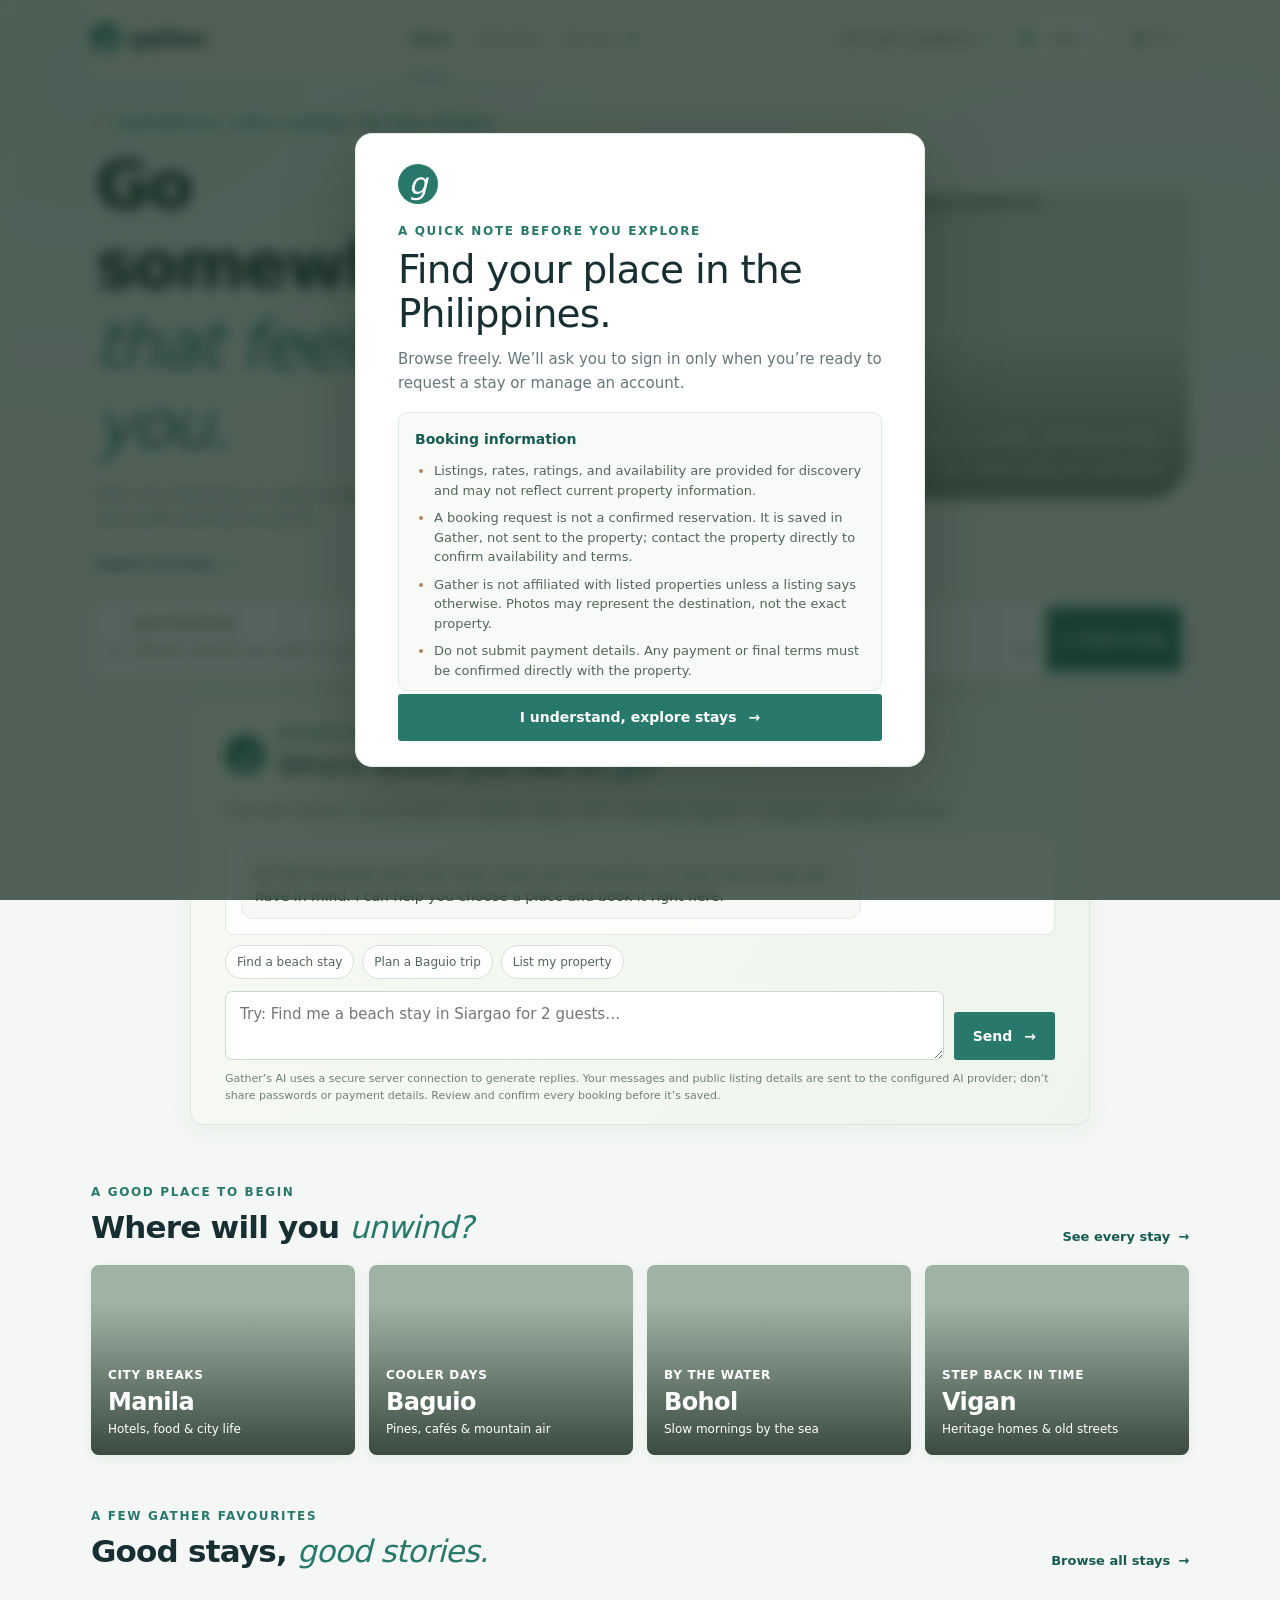
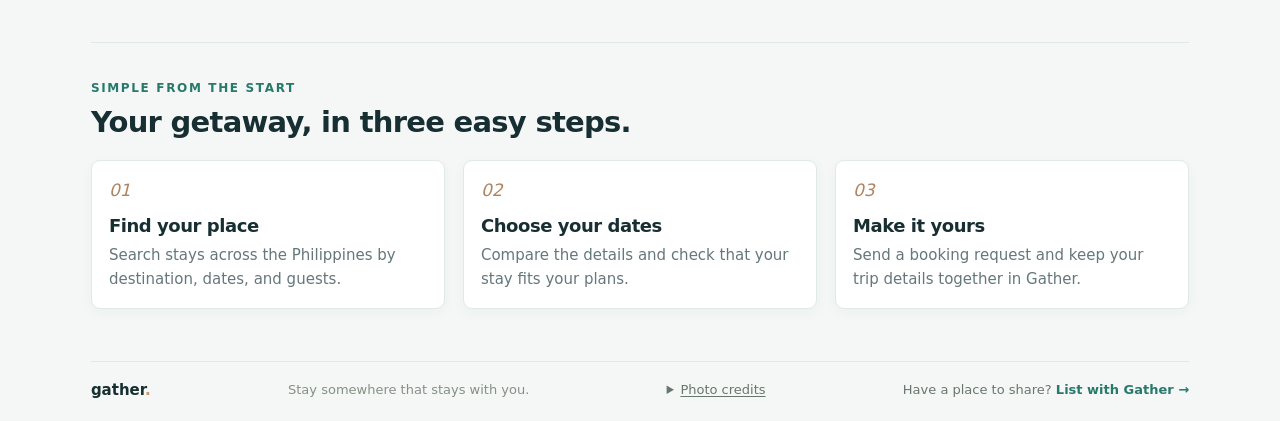
==== index.html @ 19368ef4 "Refresh Gather booking experience Co-authored-by: Copilot App <223556219+Copilot@users.noreply.githu" ====
<!doctype html>
<html lang="en">
  <head>
    <meta charset="utf-8">
    <meta name="viewport" content="width=device-width, initial-scale=1">
    <meta name="theme-color" content="#f5f7f5">
    <meta name="description" content="Find your place to stay. Browse thoughtful spaces, check your dates, and book with Gather.">
    <title>Gather — Places that feel like somewhere</title>
    <link rel="stylesheet" href="styles.css">
    <link rel="stylesheet" href="https://unpkg.com/leaflet@1.9.4/dist/leaflet.css">
  </head>
  <body>
    <div class="app-shell" id="app-shell">
      <header class="topbar">
        <a class="brand" href="#home" aria-label="Gather home" data-tab-link="home"><span class="brand-mark" aria-hidden="true">g</span><span>gather<span class="brand-period">.</span></span></a>
        <nav class="main-nav" aria-label="Main navigation">
          <button class="nav-link active" type="button" data-tab-link="home">Home</button>
          <button class="nav-link" type="button" data-tab-link="search">Find stays</button>
          <button class="nav-link" type="button" data-tab-link="bookings">My trips <span class="nav-count" id="booking-count">0</span></button>
        </nav>
        <div class="header-actions">
          <button class="nav-link host-link" type="button" data-tab-link="manage">List your property <span aria-hidden="true">↗</span></button>
          <button type="button" class="profile-button" id="account-button" aria-expanded="false" aria-controls="account-dropdown"><span class="profile-dot" aria-hidden="true">G</span><span id="account-button-label">Sign in</span></button>
          <button type="button" class="feature-guide-trigger" data-tab-link="guide" aria-label="Open presenter notes" title="Open presenter notes"><span aria-hidden="true">▦</span> Tour</button>
        </div>
      </header>
      <main>
        <section class="view active" id="home-view" aria-labelledby="home-title">
          <section class="home-hero">
            <div class="hero-copy">
              <p class="eyebrow"><span class="eyebrow-dot"></span> THOUGHTFUL STAYS ACROSS THE PHILIPPINES</p>
              <h1 id="home-title">Go somewhere<br><em>that feels like you.</em></h1>
              <p class="hero-text">From city hideaways to quiet coastlines, find a stay worth looking forward to.</p>
              <a class="text-link home-explore-link" href="#search" data-tab-link="search">Explore all stays <span aria-hidden="true">→</span></a>
            </div>
            <div class="hero-photo">
              <img src="https://images.unsplash.com/photo-1566073771259-6a8506099945?auto=format&fit=crop&w=1400&q=85" alt="Welcoming hotel surrounded by tropical greenery" fetchpriority="high">
              <span class="hero-photo-caption"><span class="caption-spark">✳</span> YOUR NEXT CHAPTER STARTS HERE</span>
              <div class="hero-photo-note"><span>Stay a little differently.</span><strong>Made for your kind of getaway</strong></div>
            </div>
          </section>

          <section class="search-panel" aria-label="Find a stay">
            <form class="search-grid stay-search-form" id="home-stay-search">
              <label class="search-field destination-field"><span class="field-label">DESTINATION</span><span class="field-icon" aria-hidden="true">⌕</span><input name="destination" data-search-field="destination" type="search" maxlength="100" placeholder="Where would you like to go?" autocomplete="off" aria-label="Destination"></label>
              <label class="search-field date-search-field"><span class="field-label">CHECK IN</span><input name="checkin" data-search-field="checkin" type="date" required aria-label="Check-in date"></label>
              <label class="search-field date-search-field"><span class="field-label">CHECK OUT</span><input name="checkout" data-search-field="checkout" type="date" required aria-label="Check-out date"></label>
              <label class="search-field guest-field"><span class="field-label">GUESTS</span><span class="field-icon people-icon" aria-hidden="true">♧</span><select name="guests" data-search-field="guests" aria-label="Number of guests"><option value="1">1 guest</option><option value="2" selected>2 guests</option><option value="3">3 guests</option><option value="4">4 guests</option><option value="5">5 guests</option><option value="6">6 guests</option><option value="7">7 guests</option><option value="8">8 guests</option><option value="custom">8+ · custom</option></select><input class="custom-guest-count hidden" data-search-field="custom-guests" type="number" min="9" max="20" inputmode="numeric" aria-label="Custom guest count, 9 to 20" placeholder="9–20 guests"></label>
              <button class="search-submit" type="submit"><span aria-hidden="true">⌕</span> Find a stay</button>
            </form>
          </section>

          <section class="trip-chat" aria-labelledby="trip-chat-title">
            <div class="trip-chat-heading">
              <span class="trip-chat-mark" aria-hidden="true">g</span>
              <div><p class="eyebrow">GATHER AI BOOKING AGENT</p><h2 id="trip-chat-title">Where would you like to <em>go?</em></h2></div>
            </div>
            <p class="trip-chat-description">Chat with Gather’s trip assistant to explore stays, start a booking request, or prepare a property listing.</p>
            <div class="trip-chat-messages" id="trip-chat-messages" role="log" aria-live="polite" aria-relevant="additions text">
              <div class="trip-chat-message assistant">Hi! Tell me where you’d like to go, when you’re traveling, or what kind of stay you have in mind. I can help you choose a place and book it right here.</div>
            </div>
            <div class="trip-chat-prompts" id="trip-chat-prompts" aria-label="Try asking">
              <button type="button" data-trip-prompt="Find me a quiet beach stay in Siargao">Find a beach stay</button>
              <button type="button" data-trip-prompt="Find a cozy mountain stay in Baguio">Plan a Baguio trip</button>
              <button type="button" data-trip-prompt="I want to list my property">List my property</button>
            </div>
            <form id="trip-chat-form" class="trip-chat-form">
              <label class="sr-only" for="trip-chat-prompt">Message the Gather trip assistant</label>
              <textarea id="trip-chat-prompt" name="prompt" rows="2" maxlength="800" required placeholder="Try: Find me a beach stay in Siargao for 2 guests…"></textarea>
              <button class="button button-dark" type="submit">Send <span aria-hidden="true">→</span></button>
            </form>
            <p class="trip-chat-privacy">Gather’s AI uses a secure server connection to generate replies. Your messages and public listing details are sent to the configured AI provider; don’t share passwords or payment details. Review and confirm every booking before it’s saved.</p>
          </section>

          <section class="home-discovery" aria-labelledby="destinations-title">
            <div class="section-heading home-section-heading">
              <div><p class="eyebrow">A GOOD PLACE TO BEGIN</p><h2 id="destinations-title">Where will you <em>unwind?</em></h2></div>
              <a class="text-link" href="#search" data-tab-link="search">See every stay <span aria-hidden="true">→</span></a>
            </div>
            <div class="destination-grid">
              <button type="button" class="destination-card destination-manila" data-destination="Manila"><span>City breaks</span><strong>Manila</strong><small>Hotels, food &amp; city life</small></button>
              <button type="button" class="destination-card destination-baguio" data-destination="Baguio"><span>Cooler days</span><strong>Baguio</strong><small>Pines, cafés &amp; mountain air</small></button>
              <button type="button" class="destination-card destination-bohol" data-destination="Bohol"><span>By the water</span><strong>Bohol</strong><small>Slow mornings by the sea</small></button>
              <button type="button" class="destination-card destination-vigan" data-destination="Vigan"><span>Step back in time</span><strong>Vigan</strong><small>Heritage homes &amp; old streets</small></button>
            </div>
          </section>

          <section class="home-featured" aria-labelledby="featured-title">
            <div class="section-heading">
              <div><p class="eyebrow">A FEW GATHER FAVOURITES</p><h2 id="featured-title">Good stays, <em>good stories.</em></h2></div>
              <a class="text-link" href="#search" data-tab-link="search">Browse all stays <span aria-hidden="true">→</span></a>
            </div>
            <div class="home-featured-grid" id="home-featured-grid"></div>
          </section>
          <section class="how-it-works" aria-labelledby="how-title">
            <p class="eyebrow">SIMPLE FROM THE START</p><h2 id="how-title">Your getaway, in three easy steps.</h2>
            <div class="steps-grid"><article><span>01</span><h3>Find your place</h3><p>Search stays across the Philippines by destination, dates, and guests.</p></article><article><span>02</span><h3>Choose your dates</h3><p>Compare the details and check that your stay fits your plans.</p></article><article><span>03</span><h3>Make it yours</h3><p>Send a booking request and keep your trip details together in Gather.</p></article></div>
          </section>
          <footer class="page-footer"><a class="footer-brand" href="#home" data-tab-link="home">gather<span class="brand-period">.</span></a><span>Stay somewhere that stays with you.</span><details class="photo-credits"><summary>Photo credits</summary><ul class="photo-credits-list"><li><a href="https://commons.wikimedia.org/wiki/File:Siargao_Cloud_9.jpg" target="_blank" rel="noopener noreferrer">Siargao Cloud 9 — Spraken eboy2887, CC BY-SA 4.0</a></li><li><a href="https://commons.wikimedia.org/wiki/File:Trees_at_Camp_John_Hay,_Baguio,_Jul_2025.jpg" target="_blank" rel="noopener noreferrer">Camp John Hay — Ralff Nestor Nacor, CC BY-SA 4.0</a></li><li><a href="https://commons.wikimedia.org/wiki/File:Alona_Beach,_Panglao.jpg" target="_blank" rel="noopener noreferrer">Alona Beach, Panglao — Marife.altabano, CC BY-SA 4.0</a></li><li><a href="https://commons.wikimedia.org/wiki/File:Twin_Lagoon,_Coron,_Palawan.jpg" target="_blank" rel="noopener noreferrer">Twin Lagoon — Franz C. Trinidad, CC BY-SA 4.0</a></li><li><a href="https://commons.wikimedia.org/wiki/File:Makati_Skyline_August_2020.jpg" target="_blank" rel="noopener noreferrer">Makati skyline — PHCuber, CC BY-SA 4.0</a></li><li><a href="https://commons.wikimedia.org/wiki/File:Burgos_Circle_in_Bonifacio_Global_City,_Metro_Manila.jpg" target="_blank" rel="noopener noreferrer">Burgos Circle — Hans Olav Lien, CC0</a></li><li><a href="https://commons.wikimedia.org/wiki/File:Vigan_Calle_Crisologo_4.jpg" target="_blank" rel="noopener noreferrer">Calle Crisologo — Simon Burchell, CC BY-SA 3.0</a></li><li><a href="https://commons.wikimedia.org/wiki/File:Taal_Lake_%26_Volcano_from_Tagaytay,_Jul_2025_(1).jpg" target="_blank" rel="noopener noreferrer">Taal Lake and Volcano — Ralff Nestor Nacor, CC BY-SA 4.0</a></li></ul></details><a href="#manage" data-tab-link="manage">Have a place to share? <strong>List with Gather →</strong></a></footer>
        </section>

        <section class="view search-view" id="search-view" aria-labelledby="search-title" hidden>
          <div class="search-page-heading"><div><p class="eyebrow">YOUR PHILIPPINES, YOUR WAY</p><h1 id="search-title">Find a place to <em>stay.</em></h1><p>Browse Philippine properties and send a request. Rates and availability need confirmation.</p></div></div>
          <section class="search-panel search-page-panel" aria-label="Update your stay search">
            <form class="search-grid stay-search-form" id="results-stay-search">
              <label class="search-field destination-field"><span class="field-label">DESTINATION</span><span class="field-icon" aria-hidden="true">⌕</span><input name="destination" data-search-field="destination" type="search" maxlength="100" placeholder="Any destination" autocomplete="off" aria-label="Destination"></label>
              <label class="search-field date-search-field"><span class="field-label">CHECK IN</span><input name="checkin" data-search-field="checkin" type="date" required aria-label="Check-in date"></label>
              <label class="search-field date-search-field"><span class="field-label">CHECK OUT</span><input name="checkout" data-search-field="checkout" type="date" required aria-label="Check-out date"></label>
              <label class="search-field guest-field"><span class="field-label">GUESTS</span><span class="field-icon people-icon" aria-hidden="true">♧</span><select name="guests" data-search-field="guests" aria-label="Number of guests"><option value="1">1 guest</option><option value="2">2 guests</option><option value="3">3 guests</option><option value="4">4 guests</option><option value="5">5 guests</option><option value="6">6 guests</option><option value="7">7 guests</option><option value="8">8 guests</option><option value="custom">8+ · custom</option></select><input class="custom-guest-count hidden" data-search-field="custom-guests" type="number" min="9" max="20" inputmode="numeric" aria-label="Custom guest count, 9 to 20" placeholder="9–20 guests"></label>
              <button class="search-submit" type="submit"><span aria-hidden="true">⌕</span> Update search</button>
            </form>
          </section>
          <nav class="search-breadcrumb" aria-label="Breadcrumb"><a href="#home" data-tab-link="home">Home</a><span aria-hidden="true">›</span><span>Philippines</span><span aria-hidden="true">›</span><span id="search-breadcrumb-location">All destinations</span></nav>
          <section class="discovery search-discovery" id="stays" aria-labelledby="stays-title">
            <div class="section-heading search-results-heading">
              <div><p class="eyebrow">GATHER STAYS · PHILIPPINES</p><h2 id="stays-title">Find a stay for your trip</h2><p class="search-results-subtitle" id="results-dates"></p></div>
              <div class="results-toolbar">
                <label class="sort-select-label" for="sort-select"><span>Sort by</span><select id="sort-select" aria-label="Sort stays"><option value="recommended">Gather picks</option><option value="price">Lowest price</option><option value="rating">Top rated</option><option value="reviews">Most reviewed</option></select></label>
                <div class="view-toggle" id="results-view-toggle" role="group" aria-label="Results layout"><button type="button" class="view-toggle-button selected" data-view-mode="list" aria-pressed="true" aria-label="List view"><span aria-hidden="true">☷</span><span>List</span></button><button type="button" class="view-toggle-button" data-view-mode="grid" aria-pressed="false" aria-label="Grid view"><span aria-hidden="true">▦</span><span>Grid</span></button></div>
              </div>
            </div>
            <div class="stay-results-layout" id="stay-results-layout">
              <aside class="stay-filter-sidebar" aria-label="Filter stays">
                <div class="map-preview-slot" id="map-preview-slot">
                  <section class="stay-map-section" aria-labelledby="stay-map-title">
                    <div class="map-heading"><div><p class="eyebrow" id="map-heading-kicker">MAP PREVIEW</p><h3 id="stay-map-title">Explore the area</h3></div><div class="map-heading-actions"><span id="map-status" role="status">Loading map…</span><button type="button" class="map-control-button" id="expand-map" aria-expanded="false" aria-controls="stay-map">Show map <span aria-hidden="true">↗</span></button></div></div>
                    <div id="stay-map" role="region" aria-label="Map of available Gather stays in the Philippines"></div>
                    <p class="map-attribution">Approximate stay areas. Philippines boundary: <a href="https://www.geoboundaries.org/" target="_blank" rel="noopener noreferrer">geoBoundaries</a> / OCHA Philippines &amp; NAMRIA, CC BY 3.0 IGO.</p>
                  </section>
                </div>
                <h3 class="filter-sidebar-title">Filter stays</h3>
                <section class="stay-filter-group"><h4>Stay type</h4><div class="category-row" id="category-filters" aria-label="Filter by stay type"></div></section>
                <details class="filter-disclosure">
                  <summary>Budget &amp; guest rating</summary>
                  <div class="comparison-filters">
                    <label class="range-filter"><span>Price per night up to <strong id="max-price-label">₱50,000</strong></span><input id="max-price-filter" type="range" min="1000" max="50000" step="500" value="50000"></label>
                    <label class="rating-filter"><span>Guest rating</span><select id="min-rating-filter"><option value="0">Any rating</option><option value="4">4+ Very good</option><option value="4.5">4.5+ Wonderful</option><option value="4.8">4.8+ Exceptional</option></select></label>
                  </div>
                </details>
              </aside>
              <div class="stay-results-column">
                <div class="result-summary"><span id="results-count"></span><span>Indicative prices · contact properties to confirm</span></div>
                <div class="offering-grid" id="offering-grid" aria-live="polite"></div>
                <div class="empty-state hidden" id="empty-offerings"><span class="empty-icon" aria-hidden="true">⌕</span><h3>No places for those dates</h3><p>Try a different destination, guest count, or check-in date.</p><button class="button button-outline" id="clear-filters" type="button">Clear filters</button></div>
              </div>
              <div class="expanded-map-column" id="expanded-map-column" hidden></div>
            </div>
          </section>
          <footer class="page-footer"><a class="footer-brand" href="#home" data-tab-link="home">gather<span class="brand-period">.</span></a><span>Stay somewhere that stays with you.</span><details class="photo-credits"><summary>Photo credits</summary><ul class="photo-credits-list"><li><a href="https://commons.wikimedia.org/wiki/File:Siargao_Cloud_9.jpg" target="_blank" rel="noopener noreferrer">Siargao Cloud 9 — Spraken eboy2887, CC BY-SA 4.0</a></li><li><a href="https://commons.wikimedia.org/wiki/File:Trees_at_Camp_John_Hay,_Baguio,_Jul_2025.jpg" target="_blank" rel="noopener noreferrer">Camp John Hay — Ralff Nestor Nacor, CC BY-SA 4.0</a></li><li><a href="https://commons.wikimedia.org/wiki/File:Alona_Beach,_Panglao.jpg" target="_blank" rel="noopener noreferrer">Alona Beach, Panglao — Marife.altabano, CC BY-SA 4.0</a></li><li><a href="https://commons.wikimedia.org/wiki/File:Twin_Lagoon,_Coron,_Palawan.jpg" target="_blank" rel="noopener noreferrer">Twin Lagoon — Franz C. Trinidad, CC BY-SA 4.0</a></li><li><a href="https://commons.wikimedia.org/wiki/File:Makati_Skyline_August_2020.jpg" target="_blank" rel="noopener noreferrer">Makati skyline — PHCuber, CC BY-SA 4.0</a></li><li><a href="https://commons.wikimedia.org/wiki/File:Burgos_Circle_in_Bonifacio_Global_City,_Metro_Manila.jpg" target="_blank" rel="noopener noreferrer">Burgos Circle — Hans Olav Lien, CC0</a></li><li><a href="https://commons.wikimedia.org/wiki/File:Vigan_Calle_Crisologo_4.jpg" target="_blank" rel="noopener noreferrer">Calle Crisologo — Simon Burchell, CC BY-SA 3.0</a></li><li><a href="https://commons.wikimedia.org/wiki/File:Taal_Lake_%26_Volcano_from_Tagaytay,_Jul_2025_(1).jpg" target="_blank" rel="noopener noreferrer">Taal Lake and Volcano — Ralff Nestor Nacor, CC BY-SA 4.0</a></li></ul></details><a href="#manage" data-tab-link="manage">Have a place to share? <strong>List with Gather →</strong></a></footer>
        </section>

        <section class="view secondary-view" id="bookings-view" aria-labelledby="bookings-title" hidden>
          <div class="page-intro"><p class="eyebrow">YOUR NEXT GOOD PHILIPPINE GETAWAY</p><h1 id="bookings-title">On the <em>calendar.</em></h1><p>Your plans, all in one place. And plenty of room for the good stuff.</p></div>
          <div class="booking-list" id="booking-list"></div>
          <div class="empty-state" id="empty-bookings"><span class="empty-icon" aria-hidden="true">✳</span><h3>You haven’t gone anywhere yet</h3><p>There’s a good little place out there with your name on it.</p><button type="button" class="button button-dark" data-tab-link="search">Find a stay <span aria-hidden="true">→</span></button></div>
        </section>

        <section class="view secondary-view" id="manage-view" aria-labelledby="manage-title" hidden>
          <div class="page-intro manage-intro"><div><p class="eyebrow">FOR PEOPLE WHO HAVE A PLACE TO SHARE</p><h1 id="manage-title">Your place, <em>their story.</em></h1><p>Manage your space, set your availability, welcome someone new.</p></div><button type="button" class="button button-dark" id="add-offering-button"><span aria-hidden="true">＋</span> Add your place</button></div>
          <div class="manage-layout"><div class="manage-panel"><div class="panel-heading"><div><p class="eyebrow">YOUR LITTLE CORNER OF GATHER</p><h2>Places you host</h2></div><span class="soft-badge" id="offering-count">0 places</span></div><div id="manage-offerings"></div></div><aside class="manage-note"><span class="note-icon" aria-hidden="true">✳</span><h3>Good hosting starts before they arrive.</h3><p>Share what makes your place special, set the nights you welcome guests, and we’ll keep the calendar tidy.</p><span class="note-foot">GOOD PLACES FIND THEIR PEOPLE.</span></aside></div>
          <section class="host-reservations"><div class="section-heading"><div><p class="eyebrow">GUEST INTEREST IN YOUR PLACES</p><h2>Booking <em>requests.</em></h2></div></div><p class="host-request-note">Requests are not sent to guests or confirmed in Gather. Contact them directly to verify dates, rates, and terms.</p><div class="booking-list" id="host-booking-list"></div><div class="host-empty" id="host-booking-empty">New booking requests for your places will show up here.</div></section>
        </section>

        <section class="view feature-guide-view" id="guide-view" aria-labelledby="guide-title" hidden>
          <div class="feature-guide-intro">
            <p class="eyebrow">PRESENTER NOTES · A QUICK TOUR</p>
            <h1 id="guide-title">What Gather <em>can do.</em></h1>
            <p>Use this written outline while presenting. Each section expands for a short feature summary, and links jump to the matching part of the site.</p>
          </div>
          <div class="feature-guide-groups">
            <details class="feature-guide-group" open>
              <summary><span class="guide-summary-copy"><strong>Finding and exploring stays</strong><small>Search tools, destinations, comparison, favourites, and the map</small></span><span class="guide-count">6 talking points</span></summary>
              <ul class="guide-script-list">
                <li><span><strong>Search:</strong> Find a stay by Philippine destination, check-in and check-out dates, and group size, including up to 20 guests.</span><a href="#search" data-tab-link="search">Show search</a></li>
                <li><span><strong>Destinations:</strong> Browse featured places and stays across island, beach, city, mountain, heritage, farm, and nature categories.</span><a href="#search" data-tab-link="search">Browse stays</a></li>
                <li><span><strong>Compare:</strong> Sort by Gather picks, price, guest rating, or reviews. Filter by stay type, nightly budget, and minimum rating.</span><a href="#search" data-tab-link="search">Show filters</a></li>
                <li><span><strong>Stay details:</strong> Open a stay to review its description, amenities, capacity, estimated price, and dates.</span><a href="#search" data-tab-link="search">Open stay search</a></li>
                <li><span><strong>Favourites:</strong> Signed-in guests can save places and filter to see saved stays together.</span><a href="#search" data-tab-link="search">Show stays</a></li>
                <li><span><strong>Interactive map:</strong> Markers show approximate stay locations. Click a marker for stay details; expand the map to explore the Philippines more easily.</span><a href="#search" data-tab-link="search" data-scroll-target="stay-map" data-expand-map="true">Open expanded map</a></li>
              </ul>
            </details>
            <details class="feature-guide-group">
              <summary><span class="guide-summary-copy"><strong>Booking and managing trips</strong><small>Availability checks, booking requests, and My trips</small></span><span class="guide-count">3 talking points</span></summary>
              <ul class="guide-script-list">
                <li><span><strong>Availability:</strong> Gather checks the details currently on file, but the property must verify dates and terms before accepting a request.</span><a href="#search" data-tab-link="search">Choose a stay</a></li>
                <li><span><strong>Booking request:</strong> Review dates, guests, and an indicative total. Your request stays pending until the property confirms it.</span><a href="#search" data-tab-link="search">Start a request</a></li>
                <li><span><strong>My trips:</strong> Signed-in guests can review the status of their booking requests and cancel a request.</span><a href="#bookings" data-tab-link="bookings">Open My trips</a></li>
              </ul>
            </details>
            <details class="feature-guide-group">
              <summary><span class="guide-summary-copy"><strong>Hosting a place</strong><small>Listings, approximate map locations, availability, and reservations</small></span><span class="guide-count">4 talking points</span></summary>
              <ul class="guide-script-list">
                <li><span><strong>Create a listing:</strong> Hosts can add a place name, category, description, guest capacity, nightly price, amenities, and photos.</span><a href="#manage" data-tab-link="manage">Open host tools</a></li>
                <li><span><strong>Set the location:</strong> Choose an approximate location on the Philippines map or provide coordinates for the public map marker.</span><a href="#manage" data-tab-link="manage">Show host tools</a></li>
                <li><span><strong>Manage availability:</strong> Set eligible check-in days and the minimum stay, then edit your listing as needed.</span><a href="#manage" data-tab-link="manage">Manage a place</a></li>
                <li><span><strong>Review requests:</strong> Hosts can see requests associated with their listings and contact guests directly to verify details.</span><a href="#manage" data-tab-link="manage">Open host dashboard</a></li>
              </ul>
            </details>
            <details class="feature-guide-group">
              <summary><span class="guide-summary-copy"><strong>AI help and booking information</strong><small>Trip assistance, account access, and booking request expectations</small></span><span class="guide-count">3 talking points</span></summary>
              <ul class="guide-script-list">
                <li><span><strong>AI booking agent:</strong> Ask for recommendations using Gather’s listed stays, discuss trip details, or prepare a host listing draft.</span><a href="#home" data-tab-link="home" data-scroll-target="trip-chat">Open Gather chat</a></li>
                <li><span><strong>Booking with AI:</strong> The assistant can collect dates and guest count, but Gather checks the details on file and saves only a pending request after guest confirmation.</span><a href="#home" data-tab-link="home" data-scroll-target="trip-chat">Show the assistant</a></li>
                <li><span><strong>Booking requests:</strong> A request is saved in Gather, not sent to the property or confirmed. Contact the property directly to verify availability and terms; no payment is collected on Gather.</span><button type="button" class="guide-text-button" id="guide-booking-note">Review booking information</button></li>
              </ul>
            </details>
            <details class="feature-guide-group">
              <summary><span class="guide-summary-copy"><strong>Tools and services behind Gather</strong><small>The technology and online services used on the site</small></span><span class="guide-count">6 talking points</span></summary>
              <ul class="guide-script-list">
                <li><span><strong>Website and publishing:</strong> Gather uses HTML, CSS, and JavaScript, and is published with GitHub Pages.</span></li>
                <li><span><strong>Accounts and shared data:</strong> Supabase Auth, Postgres, and Storage support accounts, listings, bookings, favourites, availability, and host-uploaded photos.</span></li>
                <li><span><strong>AI chat:</strong> A Supabase Edge Function securely connects Gather to its configured Groq AI service; provider credentials stay in server-side secrets.</span></li>
                <li><span><strong>Booking email:</strong> EmailJS sends configured booking-request notifications to the owner’s Gmail inbox for registered guests.</span></li>
                <li><span><strong>Interactive map:</strong> Leaflet displays Esri map tiles, with OpenStreetMap attribution and a Philippines boundary from geoBoundaries, OCHA Philippines, and NAMRIA.</span></li>
                <li><span><strong>Photography:</strong> Stay photos are stored in the project; the home-page hero image loads from Unsplash. Images are illustrative and may not show the listed stay.</span></li>
              </ul>
            </details>
          </div>
          <p class="feature-guide-note"><strong>Short intro to read aloud:</strong> “Gather helps travelers explore places to stay across the Philippines, compare details, and send booking requests. Guests can keep trip plans together, while hosts can manage their listings. The map is clickable and expandable, and the AI assistant can help explore the available stays.”</p>
        </section>
      </main>
    </div>

    <div class="welcome-backdrop" id="welcome-gate">
      <section class="welcome-dialog" role="dialog" aria-modal="true" aria-labelledby="welcome-title" aria-describedby="welcome-disclaimer">
        <span class="welcome-mark" aria-hidden="true">g</span>
        <p class="eyebrow">A QUICK NOTE BEFORE YOU EXPLORE</p>
        <h1 id="welcome-title">Find your place in the Philippines.</h1>
        <p class="welcome-intro" id="welcome-disclaimer">Browse freely. We’ll ask you to sign in only when you’re ready to request a stay or manage an account.</p>
        <div class="site-disclosure">
          <strong>Booking information</strong>
          <ul>
            <li>Listings, rates, ratings, and availability are provided for discovery and may not reflect current property information.</li>
            <li>A booking request is not a confirmed reservation. It is saved in Gather, not sent to the property; contact the property directly to confirm availability and terms.</li>
            <li>Gather is not affiliated with listed properties unless a listing says otherwise. Photos may represent the destination, not the exact property.</li>
            <li>Do not submit payment details. Any payment or final terms must be confirmed directly with the property.</li>
          </ul>
        </div>
        <button class="button button-dark welcome-primary" id="welcome-dismiss" type="button">I understand, explore stays <span aria-hidden="true">→</span></button>
      </section>
    </div>
    <div class="modal-backdrop hidden" id="booking-modal" aria-hidden="true"><section class="modal" role="dialog" aria-modal="true" aria-labelledby="modal-title"><button type="button" class="modal-close" data-close-modal aria-label="Close dialog">×</button><div id="modal-content"></div></section></div>
    <div class="confirmation-backdrop hidden" id="confirmation-modal" aria-hidden="true"><section class="confirmation-dialog" role="alertdialog" aria-modal="true" aria-labelledby="confirmation-title" aria-describedby="confirmation-message"><span class="confirmation-mark" aria-hidden="true">?</span><h2 id="confirmation-title"></h2><p id="confirmation-message"></p><div class="confirmation-actions"><button type="button" class="button button-outline" data-confirm-cancel>Go back</button><button type="button" class="button button-dark" data-confirm-accept>Confirm</button></div></section></div>
    <div class="account-dropdown hidden" id="account-dropdown"></div>
    <div class="toast" id="toast" role="status" aria-live="polite"></div>
    <script src="https://unpkg.com/leaflet@1.9.4/dist/leaflet.js"></script>
    <script src="booking.js"></script>
    <script src="email-config.js"></script>
    <script src="https://cdn.jsdelivr.net/npm/@supabase/supabase-js@2"></script>
    <script src="supabase-config.js"></script>
    <script src="supabase-data.js"></script>
    <script src="app.js"></script>
    <script src="assistant-engine.js"></script>
    <script src="chat.js"></script>
  </body>
</html>
---- styles.css ----
:root {
  color-scheme: light;
  --paper: #f4f7f5;
  --white: #ffffff;
  --ink: #172f32;
  --muted: #65777a;
  --line: #dfe9e7;
  --green: #28796b;
  --green-dark: #185b52;
  --mint: #e4f1ed;
  --orange: #cf9567;
  --surface: #ffffff;
  --surface-soft: #edf5f2;
  --serif: "Aptos Display", "Segoe UI", system-ui, sans-serif;
  --sans: "Aptos", "Segoe UI", system-ui, -apple-system, sans-serif;
}

* { box-sizing: border-box; }
html { scroll-behavior: smooth; }
body { margin: 0; background: radial-gradient(ellipse at 9% 9%, rgba(201, 231, 220, .4), transparent 34%), radial-gradient(ellipse at 91% 30%, rgba(219, 234, 232, .42), transparent 31%), var(--paper); background-attachment: fixed; color: var(--ink); font-family: var(--sans); font-size: 15px; -webkit-font-smoothing: antialiased; }
button, input, textarea, select { font: inherit; }
button, a { -webkit-tap-highlight-color: transparent; }
button { color: inherit; }
button:focus-visible, a:focus-visible, input:focus-visible, textarea:focus-visible, select:focus-visible { outline: 2px solid #638777; outline-offset: 3px; }
.app-shell { max-width: 1440px; min-height: 100vh; margin: 0 auto; padding: 0 7.1%; }
.topbar { z-index: 10; position: sticky; top: 0; height: 77px; display: flex; align-items: center; justify-content: space-between; border-bottom: 1px solid rgba(216, 226, 216, .85); background: rgba(244, 246, 240, .91); backdrop-filter: blur(14px); }
.brand { display: inline-flex; align-items: center; gap: 9px; color: var(--ink); text-decoration: none; font-size: 22px; font-weight: 700; letter-spacing: -.9px; }
.brand-mark { width: 30px; height: 30px; display: grid; place-items: center; border-radius: 50%; color: #fff; background: var(--green); font-family: var(--serif); font-size: 22px; font-style: italic; line-height: 1; }
.brand-period { color: var(--orange); }
.main-nav { height: 100%; display: flex; align-items: center; gap: 24px; }
.nav-link { height: 100%; position: relative; border: 0; padding: 2px 0 0; background: transparent; color: #6d7a73; cursor: pointer; font-size: 15px; }
.nav-link.active { color: var(--green-dark); font-weight: 700; }
.nav-link.active::after { position: absolute; content: ""; height: 2px; left: 0; right: 0; bottom: -1px; background: var(--green); }
.header-actions { display: flex; align-items: center; gap: 17px; }
.host-link { height: auto; font-weight: 600; white-space: nowrap; }
.host-link span { margin-left: 4px; color: var(--green); }
.nav-count { min-width: 17px; height: 17px; display: inline-grid; place-items: center; margin-left: 4px; padding: 0 4px; border-radius: 9px; background: #e8efe9; color: var(--green-dark); font-size: 10px; }
.profile-button { display: flex; align-items: center; gap: 8px; border: 1px solid #dfe6e1; border-radius: 22px; padding: 4px 11px 4px 5px; background: var(--surface); color: #53665b; cursor: pointer; font-size: 14px; white-space: nowrap; }
.profile-dot { width: 26px; height: 26px; display: grid; place-items: center; border-radius: 50%; background: #e8f1eb; color: var(--green); font-family: var(--serif); font-size: 14px; font-weight: 700; }
.feature-guide-trigger { min-height: 32px; display: inline-flex; align-items: center; gap: 6px; border: 1px solid transparent; border-radius: 18px; padding: 4px 8px; background: transparent; color: #788986; cursor: pointer; font-size: 12px; transition: background .18s, color .18s, border-color .18s; }
.feature-guide-trigger span { font-size: 16px; }
.feature-guide-trigger:hover { border-color: var(--line); background: #fff; color: var(--green-dark); }
.view { display: none; }
.view.active { display: block; }
.hero { min-height: 385px; display: grid; grid-template-columns: .88fr 1.12fr; align-items: center; gap: 6%; padding: 38px 0 30px; }
.hero-copy { padding-left: 1%; }
.eyebrow { margin: 0 0 13px; color: var(--green); font-size: 9px; font-weight: 700; letter-spacing: 1.65px; }
.eyebrow-dot { width: 7px; height: 7px; display: inline-block; margin-right: 7px; border-radius: 50%; background: var(--orange); }
h1, h2, h3, p { margin-top: 0; }
.hero h1, .page-intro h1 { margin: 0; font-family: var(--serif); font-size: clamp(52px, 5.3vw, 71px); font-weight: 500; letter-spacing: -2.7px; line-height: 1.02; }
h1 em, h2 em { color: var(--green); font-weight: 500; }
.hero-text { max-width: 320px; margin: 17px 0 0; color: var(--muted); font-size: 13px; line-height: 1.85; }
.hero-photo { position: relative; height: 294px; overflow: hidden; border-radius: 4px; background: #d7dfd7; }
.hero-photo::after { position: absolute; content: ""; inset: 45% 0 0; background: linear-gradient(transparent, rgba(22, 38, 29, .45)); pointer-events: none; }
.hero-photo img { width: 100%; height: 100%; display: block; object-fit: cover; object-position: center 54%; }
.hero-photo-caption { z-index: 1; position: absolute; top: 17px; left: 17px; color: white; font-size: 9px; font-weight: 700; letter-spacing: 1.4px; text-shadow: 0 1px 5px #354034; }
.caption-spark { margin-right: 6px; color: #f3c796; }
.hero-photo-note { z-index: 1; position: absolute; right: 20px; bottom: 17px; display: flex; flex-direction: column; align-items: end; gap: 4px; color: white; text-shadow: 0 1px 8px rgba(0,0,0,.4); }
.hero-photo-note span { font-family: var(--serif); font-size: 22px; font-style: italic; }
.hero-photo-note strong { font-size: 9px; letter-spacing: 1.5px; text-transform: uppercase; }
.home-hero { min-height: 365px; display: grid; grid-template-columns: .9fr 1.1fr; align-items: center; gap: 7%; padding: 38px 0 28px; }
.home-hero .hero-copy { padding-left: 1%; }
.home-hero h1, .search-page-heading h1 { margin: 0; font-family: var(--serif); font-size: clamp(47px, 5.2vw, 68px); font-weight: 500; letter-spacing: -2.7px; line-height: 1.04; }
.home-hero h1 em, .search-page-heading h1 em { color: var(--green); font-weight: 500; }
.home-hero .hero-text { max-width: 370px; margin: 17px 0 20px; color: var(--muted); font-size: 15px; line-height: 1.8; }
.home-explore-link { display: inline-flex; }
.home-hero .hero-photo { height: 310px; border-radius: 12px 12px 42px 12px; }
.home-hero .hero-photo-note { right: 24px; bottom: 21px; }
.home-hero .hero-photo-note span { font-size: 24px; }
.text-link { display: inline-flex; align-items: center; gap: 8px; color: var(--green-dark); font-size: 13px; font-weight: 700; text-decoration: none; }
.text-link:hover { color: #387956; text-decoration: underline; text-underline-offset: 3px; }
.search-panel { position: relative; z-index: 2; margin: -3px 0 42px; border: 1px solid #d1ded3; border-radius: 9px; padding: 6px; background: var(--surface); box-shadow: 0 7px 23px rgba(39, 72, 53, .07); }
.search-grid { display: grid; grid-template-columns: 1.65fr 1fr 1fr 1.05fr auto; align-items: stretch; }
.search-field { position: relative; min-width: 0; min-height: 52px; display: flex; flex-direction: column; justify-content: center; gap: 5px; border-right: 1px solid var(--line); padding: 8px 13px; }
.field-label { color: #66776c; font-size: 10px; font-weight: 700; letter-spacing: 1.15px; }
.search-field input, .search-field select { width: 100%; min-width: 0; border: 0; outline: 0; background: transparent; color: var(--ink); font-size: 13px; }
.search-field input[type="date"] { font-size: 12px; }
.search-field input::placeholder { color: #858f87; }
.destination-field { padding-left: 34px; }
.field-icon { position: absolute; left: 12px; bottom: 15px; color: var(--green); font-size: 19px; line-height: 1; }
.destination-field .field-icon { left: 12px; }
.people-icon { font-size: 15px; }
.search-submit { min-width: 126px; display: inline-flex; justify-content: center; align-items: center; gap: 7px; border: 0; border-radius: 5px; padding: 0 16px; background: var(--green); color: white; cursor: pointer; font-size: 13px; font-weight: 700; transition: background .2s; }
.search-submit:hover, .button-dark:hover { background: #123d2e; }
.search-submit span { font-size: 17px; }
.home-view > .search-panel { margin: 0 0 58px; border-radius: 9px; padding: 8px; }
.home-view .search-grid { grid-template-columns: 1.65fr 1fr 1fr 1.05fr auto; }
.home-view .search-field { min-height: 62px; }
.home-view .search-submit { border-radius: 5px; }
.trip-chat { max-width: 900px; margin: -22px auto 58px; border: 1px solid #dce7dc; border-radius: 13px; padding: 25px clamp(18px, 4vw, 34px) 20px; background: linear-gradient(120deg, #f8faf5, #eef5ec); box-shadow: 0 7px 23px rgba(39, 72, 53, .05); }
.sr-only { position: absolute; width: 1px; height: 1px; overflow: hidden; clip: rect(0, 0, 0, 0); white-space: nowrap; clip-path: inset(50%); }
.trip-chat-heading { display: flex; align-items: center; gap: 13px; }
.trip-chat-mark { width: 40px; height: 40px; display: grid; flex: 0 0 auto; place-items: center; border-radius: 50%; background: var(--green); color: white; font-family: var(--serif); font-size: 28px; font-style: italic; }
.trip-chat-heading .eyebrow { margin: 0 0 3px; }
.trip-chat-heading h2 { margin: 0; font-family: var(--serif); font-size: 27px; font-weight: 500; }
.trip-chat-heading h2 em { color: var(--green); font-weight: 500; }
.trip-chat-description { margin: 13px 0 16px; color: var(--muted); font-size: 14px; line-height: 1.6; }
.trip-chat-messages { display: grid; gap: 10px; max-height: 340px; overflow-y: auto; padding: 15px; border: 1px solid #e1e9e1; border-radius: 9px; background: rgba(255,255,255,.82); }
.trip-chat-message { width: fit-content; max-width: min(90%, 620px); margin: 0; border-radius: 12px; padding: 10px 13px; color: #40534a; font-size: 14px; line-height: 1.55; white-space: pre-wrap; overflow-wrap: anywhere; }
.trip-chat-message.assistant { justify-self: start; border: 1px solid #e2eae2; background: #f5f8f4; }
.trip-chat-message.user { justify-self: end; background: var(--green-dark); color: #fff; }
.trip-chat-message.error { border-color: #e6c6bd; background: #fff8f5; color: #8d4031; }
.trip-chat-actions { display: flex; flex-wrap: wrap; gap: 8px; margin-top: 9px; }
.trip-chat-actions .button { min-height: 38px; font-size: 12px; }
.trip-chat-prompts { display: flex; flex-wrap: wrap; gap: 8px; margin-top: 10px; }
.trip-chat-prompts[hidden] { display: none; }
.trip-chat-prompts button { border: 1px solid #d5e0d6; border-radius: 18px; padding: 7px 11px; background: #fff; color: #52665a; font-size: 12px; cursor: pointer; }
.trip-chat-prompts button:hover { border-color: var(--green); color: var(--green-dark); }
.trip-chat-form { display: grid; grid-template-columns: minmax(0, 1fr) auto; align-items: end; gap: 10px; margin-top: 12px; }
.trip-chat-form textarea { width: 100%; min-height: 48px; max-height: 130px; resize: vertical; border: 1px solid #cbd9ce; border-radius: 7px; padding: 12px 14px; background: #fff; color: var(--ink); font-size: 15px; line-height: 1.45; }
.trip-chat-form textarea:focus-visible { border-color: var(--green); outline: 3px solid rgba(61, 112, 94, .18); outline-offset: 1px; }
.trip-chat-form .button { min-height: 48px; padding: 0 18px; }
.trip-chat-form .button:disabled { opacity: .7; cursor: wait; }
.trip-chat-privacy { margin: 11px 0 0; color: #718076; font-size: 11px; line-height: 1.5; }
.home-discovery, .home-featured, .how-it-works { padding: 0 0 52px; }
.home-section-heading, .home-featured > .section-heading { align-items: end; margin-bottom: 19px; }
.destination-grid { display: grid; grid-template-columns: repeat(4, minmax(0, 1fr)); gap: 14px; }
.destination-card { min-height: 190px; position: relative; display: flex; flex-direction: column; justify-content: end; align-items: flex-start; overflow: hidden; border: 0; border-radius: 8px; padding: 17px; background-color: #9fb3a4; background-position: center; background-size: cover; color: white; cursor: pointer; text-align: left; box-shadow: 0 3px 12px rgba(27, 55, 39, .07); transition: transform .2s, box-shadow .2s; }
.destination-card::before { position: absolute; content: ""; inset: 20% 0 0; background: linear-gradient(transparent, rgba(20, 35, 27, .73)); }
.destination-card:hover { transform: translateY(-3px); box-shadow: 0 9px 24px rgba(27, 55, 39, .15); }
.destination-card > * { z-index: 1; position: relative; }
.destination-card > span { margin-bottom: 4px; font-size: 11px; font-weight: 600; letter-spacing: .7px; text-transform: uppercase; }
.destination-card strong { font-family: var(--serif); font-size: 24px; font-weight: 500; }
.destination-card small { margin-top: 4px; font-size: 11px; }
.destination-manila { background-image: url("https://images.unsplash.com/photo-1519501025264-65ba15a82390?auto=format&fit=crop&w=700&q=80"); }
.destination-baguio { background-image: url("https://images.unsplash.com/photo-1448375240586-882707db888b?auto=format&fit=crop&w=700&q=80"); }
.destination-bohol { background-image: url("https://images.unsplash.com/photo-1500375592092-40eb2168fd21?auto=format&fit=crop&w=700&q=80"); }
.destination-vigan { background-image: url("https://images.unsplash.com/photo-1523906834658-6e24ef2386f9?auto=format&fit=crop&w=700&q=80"); }
.home-featured-grid { display: grid; grid-template-columns: repeat(3, minmax(0, 1fr)); gap: 16px; }
.home-featured .card-photo-wrap { height: 185px; }
.how-it-works { border-top: 1px solid var(--line); padding-top: 36px; }
.how-it-works > .eyebrow { margin-bottom: 8px; }
.how-it-works > h2 { margin: 0 0 21px; font-family: var(--serif); font-size: 29px; font-weight: 500; }
.steps-grid { display: grid; grid-template-columns: repeat(3, minmax(0, 1fr)); gap: 18px; }
.steps-grid article { border: 1px solid var(--line); border-radius: 9px; padding: 17px; background: var(--surface); box-shadow: 0 4px 14px rgba(39, 72, 53, .035); }
.steps-grid article > span { color: #b0835f; font-family: var(--serif); font-size: 17px; font-style: italic; }
.steps-grid h3 { margin: 11px 0 6px; font-family: var(--serif); font-size: 18px; font-weight: 500; }
.steps-grid p { margin: 0; color: var(--muted); font-size: 12px; line-height: 1.65; }
.search-view { min-height: calc(100vh - 77px); padding: 22px 0 44px; }
.search-page-heading { display: flex; align-items: end; justify-content: space-between; margin-bottom: 18px; }
.search-page-heading .eyebrow { margin-bottom: 5px; }
.search-page-heading h1 { font-size: clamp(31px, 3.2vw, 43px); letter-spacing: -1.2px; }
.search-page-heading > div > p:last-child { margin: 6px 0 0; color: var(--muted); font-size: 13px; }
.search-page-panel { margin: 0 0 26px; border-radius: 12px; padding: 6px; }
.search-page-panel .search-field { min-height: 51px; }
.search-page-panel .search-submit { border-radius: 4px; }
.search-breadcrumb { display: flex; flex-wrap: wrap; align-items: center; gap: 8px; margin: -6px 0 15px; color: #78867d; font-size: 11px; }
.search-breadcrumb a { color: var(--green); text-decoration: none; }
.search-breadcrumb a:hover { text-decoration: underline; }
.search-discovery { padding-bottom: 12px; }
.search-results-heading { align-items: center; margin-bottom: 18px; }
.search-results-heading h2 { font-size: clamp(24px, 2.4vw, 31px); }
.search-results-heading .eyebrow { margin-bottom: 5px; }
.search-results-subtitle { margin: 6px 0 0; color: var(--muted); font-size: 12px; }
.results-toolbar { display: flex; align-items: center; gap: 12px; }
.sort-select-label { display: flex; align-items: center; gap: 8px; color: #65756c; font-size: 11px; white-space: nowrap; }
.sort-select-label select { min-height: 38px; min-width: 155px; border: 1px solid #dfe6e1; border-radius: 8px; padding: 7px 30px 7px 10px; background: #fff; color: var(--ink); font: 600 12px var(--sans); }
.view-toggle { display: flex; gap: 2px; border: 1px solid #dfe6e1; border-radius: 9px; padding: 3px; background: #f5f8f5; }
.view-toggle-button { min-height: 31px; display: inline-flex; align-items: center; justify-content: center; gap: 5px; border: 0; border-radius: 6px; padding: 5px 9px; background: transparent; color: #64746a; cursor: pointer; font: 600 11px var(--sans); }
.view-toggle-button.selected { background: white; color: var(--green-dark); box-shadow: 0 1px 3px rgba(24, 50, 34, .12); }
.view-toggle-button span:first-child { font-size: 14px; }
.discovery { padding: 0 0 58px; }
.section-heading { display: flex; align-items: end; justify-content: space-between; gap: 20px; }
.section-heading .eyebrow { margin-bottom: 8px; }
.section-heading h2 { margin: 0; font-family: var(--serif); font-size: 31px; font-weight: 500; letter-spacing: -.55px; }
.category-row { display: flex; flex-wrap: nowrap; gap: 7px; margin: 12px 0 8px; overflow-x: auto; padding: 2px 1px 5px; scrollbar-width: none; }
.category-row::-webkit-scrollbar { display: none; }
.category-pill { flex: 0 0 auto; border: 1px solid #dfe6e1; border-radius: 8px; padding: 8px 10px; background: white; color: #68776e; cursor: pointer; font-size: 12px; text-align: left; transition: .18s ease; }
.category-pill:hover { border-color: #9ab4a2; color: var(--green-dark); }
.category-pill.selected { border-color: var(--green-dark); background: var(--green-dark); color: #fff; }
.result-summary { display: flex; justify-content: space-between; align-items: center; gap: 12px; margin: 0 0 11px; color: #76837a; font-size: 11px; }
.result-summary strong { color: var(--green-dark); }
.filter-disclosure { margin-top: 2px; }
.filter-disclosure > summary { width: fit-content; display: flex; align-items: center; gap: 7px; border: 1px solid #e4eae5; border-radius: 18px; padding: 7px 11px; background: #fff; color: var(--green-dark); cursor: pointer; font-size: 11px; font-weight: 650; list-style: none; }
.filter-disclosure > summary::-webkit-details-marker { display: none; }
.filter-disclosure > summary::after { content: "+"; color: #718078; font-size: 14px; font-weight: 400; }
.filter-disclosure[open] > summary::after { content: "−"; }
.filter-disclosure > summary span { color: #7d8981; font-size: 10px; font-weight: 400; }
.comparison-filters { display: flex; flex-wrap: wrap; align-items: center; gap: 12px 20px; margin-top: 8px; border: 1px solid #e6ebe7; border-radius: 10px; padding: 10px 12px; background: #fff; }
.range-filter { min-width: 190px; display: grid; flex: 1; grid-template-columns: 1fr; gap: 6px; color: #68776e; font-size: 11px; }
.range-filter strong { color: var(--green-dark); }
.range-filter input { width: 100%; height: 4px; accent-color: var(--green); }
.rating-filter { display: flex; align-items: center; gap: 8px; color: #68776e; font-size: 11px; }
.rating-filter select { border: 1px solid #e0e6e1; border-radius: 3px; padding: 7px 9px; background: #fff; color: var(--ink); font-size: 11px; }
.comparison-note { color: #758279; font-size: 11px; }
.comparison-note span { color: var(--green); }
.stay-results-layout { min-height: 0; display: grid; grid-template-columns: minmax(230px, 270px) minmax(0, 1fr); align-items: start; gap: 22px; }
.stay-filter-sidebar { position: sticky; top: 92px; min-width: 0; max-height: calc(100vh - 106px); overflow-y: auto; border: 1px solid #e1e9e4; border-radius: 12px; padding: 12px; background: #fff; box-shadow: 0 4px 16px rgba(34, 76, 52, .045); }
.filter-sidebar-title { margin: 2px 0 0; border-bottom: 1px solid #e8eee9; padding: 2px 0 11px; font-size: 15px; }
.stay-filter-group { padding: 12px 0; }
.stay-filter-group h4 { margin: 0 0 8px; color: #68776e; font-size: 12px; font-weight: 700; }
.stay-filter-sidebar .category-row { flex-direction: column; gap: 3px; margin: 0; overflow: visible; padding: 0; }
.stay-filter-sidebar .category-pill { width: 100%; display: flex; align-items: center; justify-content: space-between; border-color: transparent; border-radius: 7px; padding: 8px 9px; background: transparent; }
.stay-filter-sidebar .category-pill small { min-width: 22px; border-radius: 10px; padding: 2px 5px; background: #f1f5f1; color: #728078; font-size: 10px; text-align: center; }
.stay-filter-sidebar .category-pill.selected { border-color: #dce8df; background: #f1f7f2; color: var(--green-dark); }
.stay-filter-sidebar .category-pill.selected small { background: #dcebe0; color: var(--green-dark); }
.stay-filter-sidebar .filter-disclosure { border-top: 1px solid #e8eee9; padding-top: 11px; }
.stay-filter-sidebar .filter-disclosure > summary { width: 100%; justify-content: space-between; border: 0; border-radius: 0; padding: 4px 0; background: transparent; }
.stay-filter-sidebar .comparison-filters { display: grid; gap: 13px; border: 0; padding: 12px 0 0; }
.stay-filter-sidebar .range-filter { min-width: 0; }
.stay-filter-sidebar .rating-filter { align-items: flex-start; flex-direction: column; gap: 6px; }
.stay-filter-sidebar .rating-filter select { width: 100%; }
.stay-results-column { min-width: 0; }
.stay-map-section { min-width: 0; height: 230px; display: flex; flex-direction: column; margin: 0 0 14px; overflow: hidden; border: 1px solid #dce8df; border-radius: 9px; background: #fff; }
.map-heading { display: flex; align-items: center; justify-content: space-between; gap: 5px; padding: 9px 10px 7px; }
.map-heading .eyebrow { margin: 0 0 3px; font-size: 9px; }
.map-heading h3 { margin: 0; font-family: var(--serif); font-size: 16px; font-weight: 650; }
.map-heading-actions { display: flex; align-items: flex-end; flex-direction: column; gap: 4px; }
#map-status { color: var(--muted); font-size: 9px; }
.map-control-button { min-height: 28px; border: 1px solid #dfe6e1; border-radius: 18px; padding: 5px 8px; background: #fff; color: var(--green-dark); cursor: pointer; font: 600 10px var(--sans); white-space: nowrap; }
.map-control-button:hover { border-color: #9ab4a2; background: #f4f8f5; }
.map-preview-slot .map-attribution { display: none; }
#stay-map { height: auto; min-height: 0; flex: 1; background: #cfe7eb; cursor: grab; }
#stay-map .leaflet-tile { filter: saturate(1.18) sepia(.08) hue-rotate(8deg) brightness(1.035) contrast(.94); }
#stay-map:active { cursor: grabbing; }
#stay-map:empty { display: grid; place-items: center; padding: 20px; color: var(--muted); font-size: 14px; text-align: center; }
.map-attribution { margin: 0; padding: 3px 6px; color: #6d7a73; font-size: 8px; line-height: 1.3; text-align: right; }
.map-attribution a { color: var(--green-dark); }
.map-div-icon { width: 108px !important; height: 34px !important; display: flex; justify-content: center; border: 0; background: transparent; }
.map-price-marker { position: relative; display: flex; flex-direction: column; align-items: center; gap: 1px; width: max-content; border: 2px solid #fff; border-radius: 14px; padding: 5px 9px; background: #fffdf6; color: var(--green-dark); box-shadow: 0 2px 6px rgba(27,55,39,.2); font: 700 12px var(--sans); white-space: nowrap; }
.map-price-marker strong { font: inherit; }
.map-price-marker small { color: #64746a; font: 600 10px var(--sans); }
.map-price-marker::after { position: absolute; bottom: -6px; left: calc(50% - 5px); width: 9px; height: 9px; content: ""; transform: rotate(45deg); border-right: 2px solid #fff; border-bottom: 2px solid #fff; background: #fffdf6; }
.map-cluster-marker { display: inline-block; border: 2px solid #fff; border-radius: 17px; padding: 6px 11px; background: var(--green-dark); color: white; box-shadow: 0 2px 7px rgba(27,55,39,.28); font: 700 12px var(--sans); white-space: nowrap; }
.stay-results-layout.map-expanded { z-index: 40; position: fixed; inset: 0; width: auto; height: 100vh; min-height: 0; display: grid; grid-template-columns: minmax(215px, 260px) minmax(350px, 400px) minmax(0, 1fr); gap: 0; overflow: hidden; border: 0; border-radius: 0; padding: 0; background: #fff; box-shadow: 0 18px 70px rgba(20, 38, 28, .26); }
.map-expanded .stay-filter-sidebar { position: relative; top: auto; width: 100%; height: 100%; max-height: 100%; border: 0; border-right: 1px solid #e4ebe5; border-radius: 0; padding: 12px; box-shadow: none; }
.map-expanded .stay-results-column { height: 100%; overflow-y: auto; border-right: 1px solid #e4ebe5; padding: 12px; }
.expanded-map-column { min-width: 0; height: 100%; }
.expanded-map-column[hidden] { display: none; }
.map-expanded .expanded-map-column { display: block; }
.map-expanded .stay-map-section { position: relative; top: auto; width: 100%; height: 100%; margin: 0; border: 0; border-radius: 0; }
.map-expanded .map-heading { flex-direction: row; align-items: center; justify-content: space-between; gap: 20px; padding: 14px 18px; }
.map-expanded .map-heading h3 { font-size: 22px; }
.map-expanded .map-heading-actions { align-items: flex-end; }
.map-expanded #map-status { font-size: 11px; }
.map-expanded .map-control-button { min-height: 34px; padding: 6px 11px; font-size: 12px; }
.map-expanded .map-attribution { padding: 6px 10px; font-size: 10px; }
.map-open { overflow: hidden; }
.map-popup { min-width: 220px; display: flex; flex-direction: column; gap: 5px; color: var(--ink); font-family: var(--sans); }
.map-cluster-popup { max-height: 150px; overflow-y: auto; padding-right: 4px; }
.map-popup-entry { display: grid; grid-template-columns: 78px minmax(0, 1fr); align-items: center; column-gap: 9px; }
.map-popup-entry + .map-popup-entry { margin-top: 8px; border-top: 1px solid var(--line); padding-top: 8px; }
.map-popup-photo { width: 78px; height: 74px; grid-row: span 4; border-radius: 3px; object-fit: cover; background: #e8eee8; }
.map-popup strong { font-family: var(--serif); font-size: 17px; }
.map-popup span { color: var(--muted); font-size: 13px; }
.map-popup b { color: var(--green-dark); font-size: 14px; }
.map-popup-link { justify-self: start; align-self: flex-start; border: 0; padding: 3px 0; background: transparent; color: var(--green-dark); cursor: pointer; font: 600 13px var(--sans); }
.map-popup-link:hover { text-decoration: underline; }
.offering-grid { display: grid; gap: 13px; }
.offering-grid.list-view { grid-template-columns: minmax(0, 1fr); }
.offering-grid.grid-view { grid-template-columns: repeat(2, minmax(0, 1fr)); }
.offering-card { min-width: 0; overflow: hidden; border: 1px solid #e3e9e1; border-radius: 14px; background: var(--surface); box-shadow: 0 3px 12px rgba(42, 59, 48, .035); transition: transform .2s, box-shadow .2s; }
.offering-card:hover { transform: translateY(-2px); box-shadow: 0 8px 24px rgba(42, 59, 48, .1); }
.offering-card.scroll-reveal { opacity: 0; transform: translateY(15px); transition: opacity .55s ease, transform .55s cubic-bezier(.2,.7,.25,1), box-shadow .2s; }
.offering-card.scroll-reveal.is-visible { opacity: 1; transform: translateY(0); }
.card-photo-wrap { position: relative; height: 166px; overflow: hidden; background: #e5e9e3; }
.offering-grid.list-view .offering-card { display: grid; grid-template-columns: minmax(195px, 27%) minmax(0, 1fr); }
.offering-grid.list-view .card-photo-wrap { height: 100%; min-height: 222px; }
.photo-button { width: 100%; height: 100%; display: block; overflow: hidden; border: 0; padding: 0; background: transparent; cursor: pointer; }
.card-photo { width: 100%; height: 100%; display: block; object-fit: cover; transition: transform .3s ease; }
.offering-card:hover .card-photo { transform: scale(1.035); }
.card-badge { position: absolute; left: 12px; top: 12px; border-radius: 2px; padding: 6px 8px; background: rgba(255,255,255,.95); color: #3d5d49; font-size: 11px; font-weight: 600; }
.favorite-button { position: absolute; top: 10px; right: 11px; width: 31px; height: 31px; display: grid; place-items: center; border: 0; border-radius: 50%; background: rgba(255,255,255,.94); color: #45554a; cursor: pointer; font-size: 19px; line-height: 1; transition: color .18s, transform .18s; }
.favorite-button:hover { transform: scale(1.08); color: #a64b51; }
.favorite-button.saved { color: #b94b52; }
.offering-open { min-width: 0; display: flex; flex-direction: column; justify-content: space-between; gap: 12px; padding: 16px 18px 13px; text-align: left; }
.offering-details { min-width: 0; }
.offering-title-row { display: flex; align-items: center; justify-content: space-between; gap: 8px; }
.offering-title-row h3 { margin: 0; font-family: var(--serif); font-size: 17px; font-weight: 600; letter-spacing: -.2px; }
.rating-chip { flex: 0 0 auto; border-radius: 4px 4px 4px 0; padding: 5px 7px; background: #e8f0e8; color: #315b43; font-size: 12px; font-weight: 700; }
.rating-chip span { color: #e5a152; }
.offering-location { margin: 6px 0 0; color: #678071; font-size: 12px; }
.offering-location span { padding: 0 3px; color: #bdc5bd; }
.offering-summary { margin: 9px 0 10px; color: #79837b; font-size: 12px; line-height: 1.6; }
.property-facts { display: flex; gap: 8px; border-bottom: 1px solid #eef0ed; padding: 0 0 10px; color: #58675e; font-size: 11px; }
.property-facts span + span::before { content: "·"; padding-right: 8px; color: #b0b8b1; }
.amenity-row { min-height: 28px; display: flex; flex-wrap: wrap; gap: 6px; align-items: center; border-bottom: 1px solid #eef0ed; padding: 6px 0; }
.amenity-row span { border: 1px solid #e6ebe7; border-radius: 10px; padding: 3px 7px; color: #6b796f; font-size: 10px; }
.offering-bottom { display: grid; grid-template-columns: minmax(0, 1fr) auto; align-items: center; gap: 8px 12px; border-top: 1px solid #eef0ed; padding: 10px 0 0; }
.review-copy { display: flex; flex-direction: column; gap: 3px; }
.review-copy strong { color: #56715f; font-size: 11px; }
.review-copy small { color: #78847b; font-size: 10px; }
.price { flex: 0 0 auto; color: #263a2e; font-size: 17px; font-weight: 700; white-space: nowrap; }
.price small { color: #78837a; font-size: 11px; font-weight: 400; }
.price-action { display: flex; align-items: center; gap: 12px; }
.card-dates-button { min-height: 36px; border: 1px solid var(--green-dark); border-radius: 7px; padding: 7px 11px; background: var(--green-dark); color: #fff; cursor: pointer; font: 650 11px var(--sans); white-space: nowrap; }
.card-dates-button:hover { background: var(--green); }
.stay-card-dates { grid-column: 1 / -1; justify-self: end; padding-top: 0; color: #57705f; font-size: 10px; text-align: right; }
.stay-card-dates span { color: #89958b; }
.map-expanded .offering-grid.list-view .offering-card { display: block; }
.map-expanded .offering-grid.list-view .card-photo-wrap { height: 145px; min-height: 145px; }
.map-expanded .result-summary { align-items: flex-start; flex-direction: column; gap: 4px; }
.empty-state { padding: 50px 18px; text-align: center; }
.empty-icon { width: 39px; height: 39px; display: inline-grid; place-items: center; margin-bottom: 10px; border-radius: 50%; background: #e7efe9; color: var(--green); font-family: var(--serif); font-size: 22px; }
.empty-state h3 { margin: 0 0 7px; font-family: var(--serif); font-size: 21px; font-weight: 500; }
.empty-state p { margin-bottom: 17px; color: var(--muted); font-size: 12px; }
.hidden { display: none !important; }
.button { min-height: 39px; display: inline-flex; align-items: center; justify-content: center; gap: 12px; border: 1px solid transparent; border-radius: 3px; padding: 0 16px; cursor: pointer; font-size: 10px; font-weight: 700; transition: .18s ease; }
.button-dark { background: var(--green); color: white; }
.button-outline { border-color: #dce5de; background: white; color: var(--green-dark); }
.button-outline:hover { border-color: #91aa98; background: #f4f8f5; }
.page-footer { display: flex; align-items: center; justify-content: space-between; gap: 12px; border-top: 1px solid var(--line); padding: 17px 0 20px; color: #859087; font-size: 9px; }
.footer-brand { color: var(--ink); font-size: 15px; font-weight: 700; text-decoration: none; }
.page-footer a:last-child { color: #68776e; text-decoration: none; }
.page-footer a strong { color: var(--green); }
.photo-credits { position: relative; flex: 0 0 auto; color: #68776e; }
.photo-credits summary { cursor: pointer; text-decoration: underline; text-underline-offset: 2px; }
.photo-credits-list { z-index: 12; position: absolute; bottom: 20px; left: 0; width: min(390px, 85vw); max-height: 55vh; overflow-y: auto; margin: 0; border: 1px solid var(--line); border-radius: 6px; padding: 12px 16px 12px 30px; background: white; box-shadow: 0 8px 24px rgba(13, 30, 20, .14); }
.photo-credits-list li { margin: 5px 0; line-height: 1.5; }
.photo-credits-list a { color: var(--green-dark); }
.secondary-view { min-height: calc(100vh - 77px); padding: 55px 0 70px; }
.page-intro { margin-bottom: 28px; }
.page-intro .eyebrow { margin-bottom: 12px; }
.page-intro h1 { font-size: clamp(45px, 4.5vw, 59px); letter-spacing: -1.8px; }
.page-intro > p, .page-intro > div > p:last-child { margin: 13px 0 0; color: var(--muted); font-size: 12px; }
.booking-list { display: grid; gap: 11px; }
.booking-card { min-height: 132px; display: grid; grid-template-columns: 142px 1fr auto; align-items: center; gap: 19px; border: 1px solid #e2e9e1; border-radius: 9px; padding: 12px; background: var(--surface); box-shadow: 0 3px 12px rgba(42, 59, 48, .035); }
.booking-card.cancelled { opacity: .63; }
.booking-photo { width: 142px; height: 105px; border-radius: 3px; object-fit: cover; }
.booking-category { color: var(--green); font-size: 8px; font-weight: 700; letter-spacing: 1.1px; text-transform: uppercase; }
.booking-detail h3 { margin: 5px 0 3px; font-family: var(--serif); font-size: 19px; font-weight: 500; }
.booking-detail p { margin: 4px 0 0; color: #727f76; font-size: 10px; }
.booking-detail .booking-location { color: #657d6d; }
.booking-detail .booking-contact { color: #98a098; font-size: 9px; }
.detail-separator { padding: 0 4px; color: #c6c4b8; }
.booking-actions { display: flex; flex-direction: column; align-items: end; gap: 10px; padding: 0 5px; }
.booking-actions > strong { color: #283d30; font-size: 17px; }
.cancelled-label { color: #a7a69c; font-size: 10px; }
.manage-intro { display: flex; justify-content: space-between; align-items: end; gap: 20px; }
.manage-intro .button { margin-bottom: 3px; }
.manage-layout { display: grid; grid-template-columns: minmax(0, 1.6fr) minmax(230px, .75fr); align-items: start; gap: 22px; }
.manage-panel { border: 1px solid #e2e9e1; border-radius: 9px; background: var(--surface); box-shadow: 0 3px 12px rgba(42, 59, 48, .035); }
.panel-heading { display: flex; align-items: center; justify-content: space-between; border-bottom: 1px solid #eef0ed; padding: 17px 19px 15px; }
.panel-heading .eyebrow { margin: 0 0 4px; font-size: 8px; }
.panel-heading h2 { margin: 0; font-family: var(--serif); font-size: 21px; font-weight: 500; }
.soft-badge { border-radius: 12px; padding: 6px 9px; background: #edf3ee; color: var(--green); font-size: 9px; }
.managed-offering { min-height: 88px; display: grid; grid-template-columns: 60px 1fr auto; align-items: center; gap: 12px; border-bottom: 1px solid #f0f2ef; padding: 11px 17px; }
.managed-offering:last-child { border-bottom: 0; }
.managed-photo { width: 60px; height: 56px; border-radius: 3px; object-fit: cover; }
.managed-info h3 { margin: 0 0 3px; font-family: var(--serif); font-size: 15px; font-weight: 500; }
.managed-info p { margin: 0; color: #838d84; font-size: 9px; }
.managed-info .managed-hours { margin-top: 4px; color: #9aa39b; }
.managed-actions { display: flex; gap: 4px; }
.icon-button { width: 29px; height: 29px; border: 1px solid #e8ede8; border-radius: 50%; background: transparent; color: #7d8074; cursor: pointer; font-size: 13px; }
.icon-button:hover { border-color: #b3c5b7; color: var(--green-dark); }
.icon-button.delete-button:hover { border-color: #dbb2a1; color: #a14e38; }
.manage-empty { padding: 23px; color: var(--muted); font-size: 12px; }
.host-reservations { margin-top: 37px; }
.host-reservations .section-heading { margin-bottom: 15px; }
.host-reservations .section-heading h2 { font-size: 26px; }
.host-request-note { margin: -4px 0 14px; color: #738077; font-size: 12px; line-height: 1.6; }
.host-booking { display: flex; align-items: center; justify-content: space-between; gap: 18px; border: 1px solid #e5ebe6; border-radius: 4px; padding: 15px 18px; background: #fff; }
.host-booking + .host-booking { margin-top: 9px; }
.host-booking h3 { margin: 4px 0; font-family: var(--serif); font-size: 17px; font-weight: 500; }
.host-booking p { margin: 3px 0 0; color: #738077; font-size: 10px; }
.host-booking > strong { flex: 0 0 auto; color: var(--green-dark); font-size: 16px; }
.host-empty { border: 1px dashed #dce5de; border-radius: 3px; padding: 18px; color: #839087; font-size: 10px; }
.manage-note { position: relative; overflow: hidden; padding: 20px 19px; border: 1px solid #dbe6dc; border-radius: 9px; background: linear-gradient(145deg, #edf3eb, #e4eee6); }
.manage-note::after { position: absolute; content: ""; width: 145px; height: 145px; right: -78px; bottom: -78px; border: 1px solid #bdcdbf; border-radius: 50%; box-shadow: 0 0 0 15px rgba(255,255,255,.12), 0 0 0 30px rgba(255,255,255,.1); }
.note-icon { color: #718b76; font-size: 20px; }
.manage-note h3 { max-width: 205px; margin: 13px 0 9px; font-family: var(--serif); font-size: 21px; font-weight: 500; line-height: 1.2; }
.manage-note p { max-width: 225px; margin: 0 0 22px; color: #67786a; font-size: 10px; line-height: 1.7; }
.note-foot { position: relative; z-index: 1; color: #758477; font-size: 8px; font-weight: 700; letter-spacing: 1px; }
.modal-backdrop { z-index: 20; position: fixed; inset: 0; display: flex; align-items: center; justify-content: center; overflow-y: auto; padding: 20px; background: rgba(24, 39, 31, .49); backdrop-filter: blur(3px); }
.modal { position: relative; width: min(100%, 590px); max-height: min(92vh, 880px); overflow-y: auto; padding: 28px 32px 26px; border-radius: 4px; background: #fff; box-shadow: 0 18px 70px rgba(0, 0, 0, .19); }
.modal.auth-modal { width: min(100%, 640px); max-height: min(90vh, 760px); border: 1px solid #e3ebe5; border-radius: 14px; padding: 42px clamp(28px, 6vw, 58px) 36px; box-shadow: 0 24px 80px rgba(13, 30, 20, .25); }
.confirmation-backdrop { z-index: 60; position: fixed; inset: 0; display: flex; align-items: center; justify-content: center; overflow-y: auto; padding: 18px; background: rgba(24, 39, 31, .56); backdrop-filter: blur(3px); }
.confirmation-dialog { width: min(100%, 420px); border: 1px solid #e4e9e5; border-radius: 8px; padding: 27px; background: #fff; box-shadow: 0 18px 70px rgba(0,0,0,.24); }
.confirmation-mark { width: 36px; height: 36px; display: grid; place-items: center; margin-bottom: 14px; border-radius: 50%; background: #edf3ee; color: var(--green-dark); font-family: var(--serif); font-size: 23px; }
.confirmation-dialog h2 { margin: 0; font-family: var(--serif); font-size: 25px; font-weight: 500; }
.confirmation-dialog p { margin: 9px 0 22px; color: var(--muted); font-size: 14px; line-height: 1.55; }
.confirmation-actions { display: flex; justify-content: flex-end; gap: 9px; }
.confirmation-actions .button { min-height: 42px; font-size: 13px; }
.confirmation-actions .button-dark { background: var(--green); }
.confirmation-actions .button-danger { background: #9c3e32; }
.confirmation-actions .button-danger:hover { background: #7e3028; }
.modal-close { z-index: 1; position: absolute; top: 12px; right: 12px; width: 30px; height: 30px; border: 1px solid #e5eae5; border-radius: 50%; background: rgba(255,255,255,.95); color: #69756c; cursor: pointer; font-size: 21px; line-height: 1; }
.modal-photo { width: 100%; height: 165px; display: block; margin: 0 0 16px; border-radius: 3px; object-fit: cover; }
.modal-kicker { color: var(--green); font-size: 9px; font-weight: 700; letter-spacing: 1.3px; }
.modal-property h2, .modal-heading h2 { margin: 7px 0 4px; font-family: var(--serif); font-size: 29px; font-weight: 500; line-height: 1.1; }
.modal-location { margin: 0; color: #668070; font-size: 10px; }
.modal-description { margin: 11px 0; color: #717e74; font-size: 11px; line-height: 1.6; }
.modal-amenities { display: flex; flex-wrap: wrap; gap: 7px; margin-bottom: 18px; }
.modal-amenities span { border: 1px solid #e6ebe7; border-radius: 12px; padding: 5px 9px; color: #65776b; font-size: 9px; }
.picker-heading { display: flex; justify-content: space-between; align-items: center; margin-bottom: 11px; }
.picker-heading > div { display: flex; align-items: center; gap: 8px; }
.picker-heading strong { font-size: 10px; }
.picker-heading > span { color: #93958a; font-size: 9px; }
.step-number { color: var(--orange); font-family: var(--serif); font-size: 13px; font-style: italic; }
.date-pair { display: grid; grid-template-columns: 1fr 1fr; gap: 9px; }
.date-pair label, .guest-input, .booking-form label, .offering-form > label { display: flex; flex-direction: column; gap: 5px; color: #59685d; font-size: 9px; font-weight: 600; }
.date-pair input, .guest-input select, .booking-form input, .booking-form textarea, .offering-form input, .offering-form textarea, .offering-form select { width: 100%; min-width: 0; min-height: 35px; border: 1px solid #e0e7e1; border-radius: 2px; padding: 8px 9px; background: white; color: var(--ink); font-size: 10px; font-weight: 400; }
.booking-form { margin-top: 19px; border-top: 1px solid #e9eee9; padding-top: 16px; }
.guest-input { width: 50%; margin-top: 11px; }
.details-heading { margin-top: 19px; }
.form-grid { display: grid; grid-template-columns: 1fr 1fr; gap: 10px; margin-bottom: 10px; }
.booking-form textarea, .offering-form textarea { resize: vertical; }
.notes-label { margin-top: 10px; }
.notes-label > span { color: #9da69f; font-weight: 400; }
.confirm-row { display: flex; align-items: center; justify-content: space-between; gap: 15px; margin-top: 16px; }
.confirm-row > div { display: flex; flex-wrap: wrap; align-items: baseline; gap: 5px; color: #77837a; font-size: 10px; }
.confirm-row > div strong { color: var(--ink); font-size: 17px; }
.confirm-row > div small { flex: 0 0 100%; color: #89958d; font-size: 9px; }
.form-error { margin: 10px 0 0; color: #a34738; font-size: 10px; }
.form-modal-heading { margin: 2px 32px 19px 0; }
.form-modal-heading > p { margin: 7px 0 0; color: #7d7f75; font-size: 10px; line-height: 1.7; }
.offering-form > label { margin-bottom: 11px; }
.listing-stats { grid-template-columns: repeat(3, 1fr); }
.listing-image-field { display: grid; grid-template-columns: minmax(0, 1fr) 150px; align-items: start; gap: 12px; margin-bottom: 11px; }
.listing-image-field > label { display: flex; flex-direction: column; gap: 5px; color: #59685d; font-size: 9px; font-weight: 600; }
.listing-image-field > img { width: 150px; height: 100px; border: 1px solid #e0e7e1; border-radius: 3px; object-fit: cover; background: #f5f7f5; }
.location-picker-fieldset { margin: 3px 0 11px; border: 0; padding: 0; }
.location-picker-fieldset legend { margin-bottom: 8px; color: #5e695f; font-size: 9px; font-weight: 600; }
#property-location-map { height: 190px; overflow: hidden; border: 1px solid #dfe6e1; border-radius: 3px; background: #e8f0ed; }
#property-map-message { display: block; margin: 6px 0 0; }
.custom-guest-count { min-height: 28px; margin-top: 2px; border: 1px solid #dfe6e1 !important; border-radius: 3px; padding: 4px 6px 4px 21px; background: #fff !important; }
.field-help { margin-left: 5px; color: #949d95; font-size: 9px; font-weight: 400; }
.days-fieldset { margin: 3px 0 0; border: 0; padding: 0; }
.days-fieldset legend { margin-bottom: 9px; color: #5e695f; font-size: 9px; font-weight: 600; }
.day-checkboxes { display: grid; grid-template-columns: repeat(7, 1fr); gap: 5px; }
.day-checkboxes label { position: relative; cursor: pointer; text-align: center; }
.day-checkboxes input { position: absolute; opacity: 0; }
.day-checkboxes label span { width: 29px; height: 29px; display: grid; place-items: center; margin: 0 auto 4px; border: 1px solid #e1e6e1; border-radius: 50%; background: white; color: #73796f; font-size: 10px; }
.day-checkboxes label small { color: #858b82; font-size: 8px; }
.day-checkboxes input:checked + span { border-color: var(--green-dark); background: var(--green-dark); color: white; }
.day-checkboxes input:focus-visible + span { outline: 2px solid #6a805e; outline-offset: 2px; }
.form-hint { color: #929b93; font-size: 9px; }
.signed-in-details { display: flex; align-items: center; gap: 9px; border: 1px solid #e6ece7; border-radius: 3px; padding: 9px; background: #f7faf7; }
.signed-in-details > div { display: flex; flex-direction: column; gap: 3px; }
.signed-in-details > div strong { color: var(--ink); font-size: 10px; }
.signed-in-details > div span, .signed-in-details > small { color: #79867d; font-size: 9px; }
.signed-in-details > small { margin-left: auto; }
.account-dropdown { z-index: 15; position: fixed; top: 72px; right: 4vw; width: min(320px, calc(100vw - 32px)); border: 1px solid #e4e9e5; border-radius: 4px; padding: 9px; background: #fff; box-shadow: 0 12px 35px rgba(27,55,39,.14); }
.account-menu-heading { display: flex; align-items: center; gap: 10px; padding: 9px 8px 13px; }
.account-menu-heading > div { min-width: 0; display: flex; flex: 1; flex-direction: column; gap: 3px; }
.account-menu-heading strong { overflow: hidden; color: var(--ink); font-size: 11px; text-overflow: ellipsis; white-space: nowrap; }
.account-menu-heading small { overflow: hidden; color: #78847b; font-size: 9px; text-overflow: ellipsis; white-space: nowrap; }
.account-role { color: var(--green); font-size: 8px; font-weight: 700; letter-spacing: 1px; }
.account-menu-link { width: 100%; display: flex; justify-content: space-between; border: 0; border-top: 1px solid #edf0ed; padding: 11px 8px; background: white; color: #405b48; cursor: pointer; text-align: left; font-size: 10px; }
.account-menu-link:hover { background: #f6f9f6; }
.account-menu-link span { color: #87988b; }
.account-menu-link.signout-link { color: #748077; }
.auth-heading { margin: 3px 0 30px; text-align: center; }
.auth-logo { width: 46px; height: 46px; display: grid; place-items: center; margin: 0 auto 16px; border-radius: 50%; background: var(--green); color: #fff; font-family: var(--serif); font-size: 32px; font-style: italic; }
.auth-heading .modal-kicker { color: var(--green); }
.auth-heading h2 { margin: 10px 0; font-family: var(--serif); font-size: 38px; font-weight: 500; }
.auth-heading > p:last-child { max-width: 390px; margin: 0 auto; color: #66776c; font-size: 15px; line-height: 1.6; }
.auth-form { display: grid; gap: 18px; }
.auth-form label { display: flex; flex-direction: column; gap: 8px; color: #405b4a; font-size: 14px; font-weight: 650; }
.auth-form input, .auth-form select { width: 100%; min-height: 52px; border: 1px solid #cbd9ce; border-radius: 6px; padding: 12px 14px; background: #fff; color: var(--ink); font-size: 16px; font-weight: 400; }
.auth-form input::placeholder { color: #87958a; }
.auth-form input:focus-visible, .auth-form select:focus-visible { border-color: var(--green); outline: 3px solid rgba(61, 112, 94, .18); outline-offset: 1px; }
.auth-submit { width: 100%; min-height: 52px; margin-top: 6px; border-radius: 5px; font-size: 15px; }
.auth-submit:disabled { opacity: .65; cursor: wait; }
.auth-switch { margin: 24px 0 0; color: #59685d; text-align: center; font-size: 14px; }
.auth-switch button { border: 0; padding: 0; background: none; color: var(--green); cursor: pointer; font-size: inherit; font-weight: 700; }
.auth-local-note { margin: 20px 0 0; border-top: 1px solid #edf0ed; padding-top: 14px; color: #68776e; text-align: center; font-size: 12px; }
.toast { z-index: 30; position: fixed; right: 22px; bottom: 20px; max-width: calc(100% - 34px); border-radius: 3px; padding: 12px 16px; background: var(--green-dark); box-shadow: 0 8px 28px rgba(32, 41, 31, .19); color: white; font-size: 11px; opacity: 0; pointer-events: none; transform: translateY(8px); transition: .2s ease; }
.toast.visible { opacity: 1; transform: translateY(0); }
.modal-open { overflow: hidden; }
.sr-only { position: absolute; width: 1px; height: 1px; overflow: hidden; clip: rect(0, 0, 0, 0); white-space: nowrap; clip-path: inset(50%); }

@media (max-width: 1000px) {
  .app-shell { padding-right: 5%; padding-left: 5%; }
  .search-grid { grid-template-columns: 1.35fr 1fr 1fr 1.05fr; }
  .home-view .search-grid { grid-template-columns: 1.35fr 1fr 1fr 1.05fr; }
  .search-submit { grid-column: 1 / -1; min-height: 39px; margin-top: 5px; }
  .offering-grid { grid-template-columns: repeat(2, minmax(0, 1fr)); }
  .card-photo-wrap { height: 196px; }
  .stay-results-layout { grid-template-columns: minmax(210px, 250px) minmax(0, 1fr); gap: 14px; }
  .stay-results-layout.map-expanded { grid-template-columns: minmax(200px, 230px) minmax(300px, 360px) minmax(0, 1fr); height: 100vh; }
  .home-hero { gap: 4%; }
  .home-hero .hero-photo { height: 275px; }
  .destination-grid { gap: 10px; }
  .destination-card { min-height: 165px; padding: 13px; }
  .home-featured-grid { gap: 11px; }
  .stay-results-layout.map-expanded .offering-grid { grid-template-columns: 1fr; }
}

@media (max-width: 680px) {
  .app-shell { padding: 0 18px; }
  .topbar { height: auto; min-height: 65px; display: grid; grid-template-columns: 1fr auto; row-gap: 6px; padding-top: 10px; padding-bottom: 8px; }
  .brand { gap: 6px; font-size: 19px; }
  .brand-mark { width: 26px; height: 26px; font-size: 19px; }
  .main-nav { grid-column: 1 / -1; height: 32px; gap: 20px; }
  .nav-link { font-size: 13px; }
  .header-actions { grid-column: 1 / -1; justify-self: end; gap: 10px; }
  .header-actions .host-link { font-size: 12px; }
  .profile-button { gap: 5px; padding: 3px 8px 3px 4px; font-size: 12px; }
  .profile-dot { width: 27px; height: 27px; }
  .account-dropdown { top: 92px; right: 18px; }
  .hero { grid-template-columns: 1fr; gap: 20px; padding: 39px 0 17px; }
  .hero h1 { font-size: 55px; }
  .hero-text { max-width: 350px; margin-top: 12px; font-size: 12px; }
  .hero-photo { height: 205px; }
  .hero-photo-note span { font-size: 19px; }
  .home-hero { grid-template-columns: 1fr; gap: 20px; padding: 35px 0 17px; }
  .home-hero h1 { font-size: 49px; }
  .home-hero .hero-text { max-width: 350px; margin-top: 12px; font-size: 13px; }
  .home-hero .hero-photo { height: 220px; border-radius: 9px 9px 28px 9px; }
  .home-view > .search-panel { margin-bottom: 36px; }
  .trip-chat { margin: -12px auto 38px; padding: 20px 15px 16px; }
  .trip-chat-heading h2 { font-size: 24px; }
  .trip-chat-messages { max-height: 300px; padding: 11px; }
  .trip-chat-form { grid-template-columns: 1fr; }
  .trip-chat-form .button { width: 100%; }
  .search-panel { margin-bottom: 34px; padding: 6px; }
  .search-grid { grid-template-columns: 1fr 1fr; }
  .home-view .search-grid { grid-template-columns: 1fr 1fr; }
  .search-field { min-height: 51px; padding: 7px 9px; }
  .search-field:nth-child(2) { border-right: 0; }
  .destination-field { grid-column: span 2; min-height: 56px; border-bottom: 1px solid var(--line); padding-left: 32px; }
  .guest-field { border-top: 1px solid var(--line); border-right: 0; }
  .search-submit { grid-column: span 2; min-height: 40px; margin-top: 5px; }
  .home-view .search-submit { grid-column: span 2; }
  .section-heading { align-items: start; flex-direction: column; gap: 11px; }
  .section-heading h2 { font-size: 27px; }
  .results-toolbar { width: 100%; }
  .sort-select-label select { min-height: 36px; }
  .category-row { gap: 6px; margin: 15px 0 12px; }
  .category-pill { padding: 7px 10px; font-size: 11px; }
  .home-discovery, .home-featured { padding-bottom: 37px; }
  .home-section-heading, .home-featured > .section-heading { align-items: start; }
  .destination-grid { grid-template-columns: repeat(2, minmax(0, 1fr)); gap: 9px; }
  .destination-card { min-height: 150px; padding: 12px; }
  .destination-card strong { font-size: 21px; }
  .home-featured-grid { grid-template-columns: 1fr; gap: 11px; }
  .home-featured-grid .offering-card { display: grid; grid-template-columns: 38% minmax(0, 1fr); }
  .home-featured .card-photo-wrap { height: 100%; min-height: 160px; }
  .home-featured .offering-open { align-self: center; }
  .how-it-works { padding: 25px 0 34px; }
  .how-it-works > h2 { font-size: 25px; }
  .steps-grid { grid-template-columns: 1fr; gap: 9px; }
  .steps-grid article { padding: 13px; }
  .steps-grid h3 { margin: 6px 0 4px; }
  .search-view { min-height: calc(100vh - 65px); padding: 24px 0 32px; }
  .search-page-heading h1 { font-size: 35px; }
  .search-page-panel { margin-bottom: 20px; }
  .search-page-panel .search-grid { grid-template-columns: 1fr 1fr; }
  .search-page-panel .destination-field { grid-column: span 2; }
  .search-page-panel .search-submit { grid-column: span 2; }
  .search-results-heading { align-items: flex-start; flex-direction: column; gap: 12px; }
  .search-results-heading h2 { font-size: 24px; }
  .search-results-heading { margin-bottom: 14px; }
  .results-toolbar { width: 100%; justify-content: space-between; gap: 8px; }
  .sort-select-label { flex: 1; min-width: 0; }
  .sort-select-label select { flex: 1; min-width: 0; }
  .comparison-filters { align-items: stretch; gap: 12px; }
  .range-filter { flex-basis: 100%; }
  .rating-filter { justify-content: space-between; }
  .comparison-note { flex-basis: 100%; }
  .stay-results-layout { height: auto; min-height: 0; display: flex; flex-direction: column; gap: 12px; }
  .stay-results-layout.map-expanded { position: fixed; inset: 0; width: auto; height: 100vh; min-height: 0; display: grid; grid-template-columns: minmax(0, 1fr); padding: 0; }
  .search-view .stay-results-layout, .search-view .stay-results-layout.map-expanded { height: auto; min-height: 0; }
  .search-view .stay-results-layout.map-expanded { height: 100vh; }
  .stay-results-column { overflow: visible; }
  .stay-filter-sidebar { position: static; width: 100%; max-width: 100%; max-height: none; padding: 10px; }
  .map-preview-slot { width: 100%; }
  .filter-sidebar-title { padding: 2px 0 9px; }
  .stay-filter-group { width: 100%; min-width: 0; padding: 10px 0 5px; }
  .stay-filter-sidebar .category-row { flex-direction: row; gap: 6px; margin: 0; overflow-x: auto; padding: 0 0 5px; }
  .stay-filter-sidebar .category-pill { width: auto; flex: 0 0 auto; border: 1px solid #e1e9e4; border-radius: 18px; padding: 7px 10px; white-space: nowrap; }
  .stay-filter-sidebar .category-pill.selected { border-color: var(--green-dark); }
  .stay-filter-sidebar .filter-disclosure { padding-top: 8px; }
  .stay-filter-sidebar .comparison-filters { grid-template-columns: 1fr 1fr; }
  .stay-filter-sidebar .range-filter { grid-column: 1 / -1; }
  .stay-map-section { position: static; width: 100%; height: 205px; min-height: 0; }
  .map-expanded .stay-filter-sidebar, .map-expanded .stay-results-column { display: none; }
  .map-expanded .expanded-map-column { position: absolute; inset: 0; width: 100%; }
  .map-expanded .stay-map-section { position: relative; height: 100%; }
  .map-expanded .map-heading { align-items: flex-start; flex-direction: column; gap: 8px; padding: 10px 12px; }
  .map-expanded .map-heading-actions { width: 100%; justify-content: space-between; }
  #stay-map { height: 250px; min-height: 250px; flex: none; }
  .map-expanded #stay-map { height: auto; min-height: 0; flex: 1; }
  .offering-grid.grid-view { grid-template-columns: 1fr; }
  .offering-grid.list-view .offering-card { grid-template-columns: minmax(0, 1fr); }
  .offering-grid.list-view .card-photo-wrap { height: 185px; min-height: 185px; }
  .offering-grid { gap: 10px; }
  .card-photo-wrap { height: 133px; }
  .offering-open { padding: 10px 9px; }
  .offering-title-row h3 { font-size: 15px; }
  .rating-chip { padding: 4px 5px; font-size: 10px; }
  .offering-summary { min-height: 42px; margin: 8px 0; font-size: 11px; }
  .property-facts { flex-wrap: wrap; gap: 5px; font-size: 10px; }
  .property-facts span + span::before { padding-right: 5px; }
  .amenity-row { gap: 4px; }
  .amenity-row span { padding: 3px 5px; font-size: 9px; }
  .offering-bottom { grid-template-columns: 1fr; align-items: stretch; gap: 7px; }
  .price-action { justify-content: space-between; }
  .price { font-size: 16px; }
  .stay-card-dates { grid-column: auto; justify-self: start; text-align: left; font-size: 10px; }
  .page-footer { align-items: start; flex-direction: column; gap: 8px; }
  .secondary-view { min-height: calc(100vh - 65px); padding: 38px 0 52px; }
  .page-intro { margin-bottom: 23px; }
  .page-intro h1 { font-size: 43px; }
  .manage-intro { align-items: start; flex-direction: column; }
  .manage-layout { grid-template-columns: 1fr; gap: 14px; }
  .manage-note { padding: 17px; }
  .manage-note h3 { max-width: 300px; margin-top: 9px; font-size: 20px; }
  .manage-note p { max-width: 350px; margin-bottom: 15px; }
  .host-reservations { margin-top: 28px; }
  .host-booking { align-items: start; padding: 12px; }
  .host-booking > strong { font-size: 14px; }
  .booking-card { grid-template-columns: 93px 1fr; gap: 12px; padding: 10px; }
  .booking-photo { width: 93px; height: 90px; }
  .booking-detail h3 { font-size: 17px; }
  .booking-detail p { font-size: 9px; }
  .booking-actions { grid-column: 2; flex-direction: row; align-items: center; justify-content: space-between; gap: 8px; padding: 0; }
  .booking-actions .button { min-height: 34px; padding: 0 10px; font-size: 9px; }
  .modal-backdrop { align-items: flex-end; padding: 0; }
  .modal { width: 100%; max-height: 94vh; padding: 22px 18px 20px; border-radius: 9px 9px 0 0; }
  .modal-backdrop.auth-backdrop { align-items: center; padding: 16px; }
  .modal.auth-modal { width: min(100%, 520px); max-height: min(88vh, 720px); padding: 32px 24px max(26px, env(safe-area-inset-bottom)); border-radius: 14px; }
  .confirmation-backdrop { align-items: flex-end; padding: 10px; }
  .confirmation-dialog { width: 100%; border-radius: 12px; padding: 24px 20px max(20px, env(safe-area-inset-bottom)); }
  .confirmation-actions > button { flex: 1; }
  .modal-photo { height: 145px; }
  .listing-image-field { grid-template-columns: minmax(0, 1fr) 112px; gap: 8px; }
  .listing-image-field > img { width: 112px; height: 84px; }
  #property-location-map { height: 170px; }
  .modal-property h2, .modal-heading h2 { font-size: 25px; }
  .auth-heading { margin-bottom: 24px; }
  .auth-heading h2 { font-size: 34px; }
  .auth-heading > p:last-child { font-size: 14px; }
  .auth-form { gap: 15px; }
  .auth-form label { font-size: 13px; }
  .auth-form input, .auth-form select { min-height: 50px; font-size: 16px; }
  .auth-switch { margin-top: 20px; font-size: 13px; }
  .signed-in-details > small { max-width: 78px; text-align: right; }
  .confirm-row { align-items: stretch; flex-direction: column; }
  .confirm-row .button { width: 100%; }
}

@media (max-width: 380px) {
  .app-shell { padding: 0 13px; }
  .main-nav { gap: 17px; }
  .nav-link { font-size: 12px; }
  .header-actions { gap: 7px; }
  .header-actions .host-link { font-size: 11px; }
  .profile-button { font-size: 11px; }
  .offering-grid { gap: 8px; }
  .card-photo-wrap { height: 111px; }
  .offering-title-row { align-items: start; flex-direction: column-reverse; gap: 4px; }
  .offering-summary { min-height: 48px; }
  .property-facts { min-height: 34px; }
  .form-grid, .listing-stats { grid-template-columns: 1fr; }
  .date-pair { grid-template-columns: 1fr; }
  .day-checkboxes { gap: 2px; }
}

@media (prefers-reduced-motion: reduce) {
  *, *::before, *::after { scroll-behavior: auto !important; transition-duration: .01ms !important; }
  .offering-card.scroll-reveal { opacity: 1; transform: none; transition: none; }
}

body { font-family: var(--sans); font-size: 16px; line-height: 1.5; -webkit-font-smoothing: antialiased; }
.hero h1, .page-intro h1, .home-hero h1, .search-page-heading h1,
.destination-card strong, .how-it-works > h2, .steps-grid h3,
.section-heading h2, .map-heading h3, .offering-title-row h3,
.empty-state h3, .booking-detail h3, .panel-heading h2, .managed-info h3,
.host-booking h3, .modal-property h2, .modal-heading h2 {
  font-family: var(--serif);
  font-weight: 650;
  letter-spacing: -.025em;
  line-height: 1.2;
}
.hero h1, .home-hero h1 { letter-spacing: -.035em; }
.hero-text, .home-hero .hero-text, .steps-grid p, .search-page-heading > div > p:last-child,
.offering-summary, .modal-description, .manage-note p, .booking-email-disclosure {
  font-size: 15px;
  line-height: 1.6;
}
.eyebrow, .hero-photo-caption, .hero-photo-note strong, .field-label,
.destination-card > span, .destination-card small, .map-attribution,
.card-badge, .amenity-row span, .booking-category, .booking-detail .booking-contact,
.cancelled-label, .soft-badge, .managed-info p, .note-foot, .modal-kicker,
.modal-amenities span, .picker-heading > span, .field-help, .form-hint,
.signed-in-details > div span, .signed-in-details > small {
  font-size: 12px;
}
.nav-count, .text-link, .sort-select-label, .sort-select-label select, .view-toggle-button,
.category-pill, .result-summary, .range-filter, .rating-filter,
.rating-filter select, .comparison-note, #map-status, .map-control-button,
.offering-location, .property-facts, .review-copy strong, .review-copy small,
.price small, .stay-card-dates, .booking-detail p, .panel-heading .eyebrow,
.host-booking p, .host-empty, .page-footer, .modal-location, .picker-heading strong,
.date-pair label, .guest-input, .booking-form label, .offering-form > label,
.confirm-row > div, .confirm-row > div small, .form-error, .form-modal-heading > p,
.days-fieldset legend {
  font-size: 13px;
}
.search-field input, .search-field select, .search-field input[type="date"],
.date-pair input, .guest-input select, .booking-form input, .booking-form textarea,
.offering-form input, .offering-form textarea, .offering-form select {
  font-size: 16px;
}
.button, .search-submit, .profile-button { font-size: 14px; }
.rating-chip, .booking-actions .button, .nav-link { font-size: 13px; }
.booking-email-disclosure { margin: 12px 0 0; color: var(--muted); }

.welcome-gate-open { overflow: hidden; }
.welcome-backdrop { z-index: 50; position: fixed; inset: 0; display: flex; align-items: center; justify-content: center; overflow-y: auto; padding: 24px; background: rgba(18, 39, 29, .72); backdrop-filter: blur(7px); }
.welcome-dialog { width: min(100%, 570px); max-height: min(900px, calc(100vh - 48px)); overflow-y: auto; border: 1px solid #e3ebe5; border-radius: 17px; padding: 30px clamp(22px, 5vw, 42px) 25px; background: #fff; box-shadow: 0 22px 75px rgba(13, 30, 20, .28); }
.welcome-mark { width: 40px; height: 40px; display: grid; place-items: center; margin-bottom: 18px; border-radius: 50%; background: var(--green); color: #fff; font-family: var(--serif); font-size: 30px; font-style: italic; line-height: 1; }
.welcome-dialog > .eyebrow { margin-bottom: 8px; }
.welcome-dialog h1 { max-width: 440px; margin: 0; color: var(--ink); font-family: var(--serif); font-size: clamp(29px, 5vw, 39px); font-weight: 500; letter-spacing: -.8px; line-height: 1.12; }
.welcome-intro { margin: 12px 0 17px; color: var(--muted); font-size: 15px; line-height: 1.6; }
.site-disclosure { border: 1px solid #dfe9e1; border-radius: 9px; padding: 14px 16px 10px; background: #f7faf7; }
.site-disclosure > strong { color: var(--green-dark); font-size: 14px; }
.site-disclosure ul { display: grid; gap: 8px; margin: 10px 0 0; padding-left: 19px; color: #53665b; font-size: 13px; line-height: 1.5; }
.site-disclosure li::marker { color: #b0835f; }
.welcome-primary { width: 100%; min-height: 47px; margin-top: 3px; justify-content: center; }
.welcome-primary:disabled { opacity: .65; cursor: wait; }

@media (max-width: 680px) {
  .welcome-backdrop { align-items: flex-start; padding: max(14px, env(safe-area-inset-top)) 12px max(14px, env(safe-area-inset-bottom)); }
  .welcome-dialog { width: 100%; max-height: calc(100vh - 28px); max-height: calc(100dvh - max(28px, env(safe-area-inset-top) + env(safe-area-inset-bottom))); border-radius: 13px; padding: 22px 19px 19px; }
  .welcome-mark { width: 35px; height: 35px; margin-bottom: 13px; font-size: 26px; }
  .welcome-dialog h1 { font-size: clamp(27px, 8vw, 34px); }
  .welcome-intro { margin: 9px 0 13px; font-size: 14px; }
  .site-disclosure { padding: 12px 13px 9px; }
  .site-disclosure ul { gap: 7px; font-size: 12px; }
}

.feature-guide-view { max-width: 1060px; min-height: calc(100vh - 77px); margin: 0 auto; padding: 48px 0 64px; }
.feature-guide-intro { max-width: 650px; margin-bottom: 28px; }
.feature-guide-intro .eyebrow { margin-bottom: 9px; }
.feature-guide-intro h1 { margin: 0; font-size: clamp(36px, 5vw, 54px); font-weight: 700; letter-spacing: -.055em; line-height: 1.05; }
.feature-guide-intro h1 em { color: var(--green); font-style: normal; }
.feature-guide-intro > p:last-child { max-width: 560px; margin: 13px 0 0; color: var(--muted); font-size: 16px; line-height: 1.65; }
.feature-guide-groups { display: grid; gap: 12px; }
.feature-guide-group { overflow: hidden; border: 1px solid var(--line); border-radius: 16px; background: rgba(255,255,255,.92); box-shadow: 0 7px 22px rgba(23, 58, 52, .035); }
.feature-guide-group > summary { min-height: 76px; display: flex; align-items: center; gap: 14px; padding: 15px 20px; cursor: pointer; list-style: none; }
.feature-guide-group > summary::-webkit-details-marker { display: none; }
.feature-guide-group > summary::after { width: 24px; height: 24px; display: grid; flex: 0 0 auto; place-items: center; margin-left: 4px; border-radius: 50%; background: var(--surface-soft); color: var(--green-dark); content: "+"; font-size: 17px; font-weight: 500; }
.feature-guide-group[open] > summary::after { content: "−"; }
.feature-guide-group > summary:hover { background: #fbfdfc; }
.guide-summary-copy { min-width: 0; display: grid; gap: 3px; }
.guide-summary-copy strong { color: var(--ink); font-size: 16px; font-weight: 700; }
.guide-summary-copy small { color: var(--muted); font-size: 13px; line-height: 1.4; }
.guide-count { margin-left: auto; color: #879694; font-size: 12px; white-space: nowrap; }
.guide-script-list { display: grid; gap: 0; margin: 0; border-top: 1px solid #edf2f0; padding: 4px 20px 12px; list-style: none; }
.guide-script-list li { display: grid; grid-template-columns: minmax(0, 1fr) auto; align-items: start; gap: 12px 20px; border-bottom: 1px solid #edf2f0; padding: 13px 0; color: var(--muted); font-size: 14px; line-height: 1.6; }
.guide-script-list li:last-child { border-bottom: 0; }
.guide-script-list li strong { color: var(--ink); }
.guide-script-list a, .guide-text-button { display: inline-flex; align-items: center; justify-self: end; gap: 5px; border: 0; padding: 2px 0; background: transparent; color: var(--green-dark); cursor: pointer; font: inherit; font-size: 12px; font-weight: 700; text-decoration: none; white-space: nowrap; }
.guide-script-list a:hover, .guide-text-button:hover { color: #0c4038; text-decoration: underline; text-underline-offset: 3px; }
.feature-guide-note { margin: 18px 0 0; border-left: 3px solid #a9c9bf; padding: 8px 0 8px 13px; color: var(--muted); font-size: 12px; line-height: 1.6; }

@media (max-width: 680px) {
  .feature-guide-view { min-height: calc(100vh - 65px); padding: 30px 0 42px; }
  .feature-guide-intro { margin-bottom: 20px; }
  .feature-guide-intro h1 { font-size: clamp(34px, 9vw, 44px); }
  .feature-guide-group > summary { min-height: 68px; gap: 10px; padding: 12px; }
  .guide-summary-copy strong { font-size: 14px; }
  .guide-summary-copy small { font-size: 11px; }
  .guide-count { display: none; }
  .feature-guide-group > summary::after { margin-left: auto; }
  .guide-script-list { padding: 2px 13px 8px; }
  .guide-script-list li { grid-template-columns: 1fr; gap: 5px; padding: 11px 0; font-size: 13px; }
  .guide-script-list a, .guide-text-button { justify-self: start; }
}
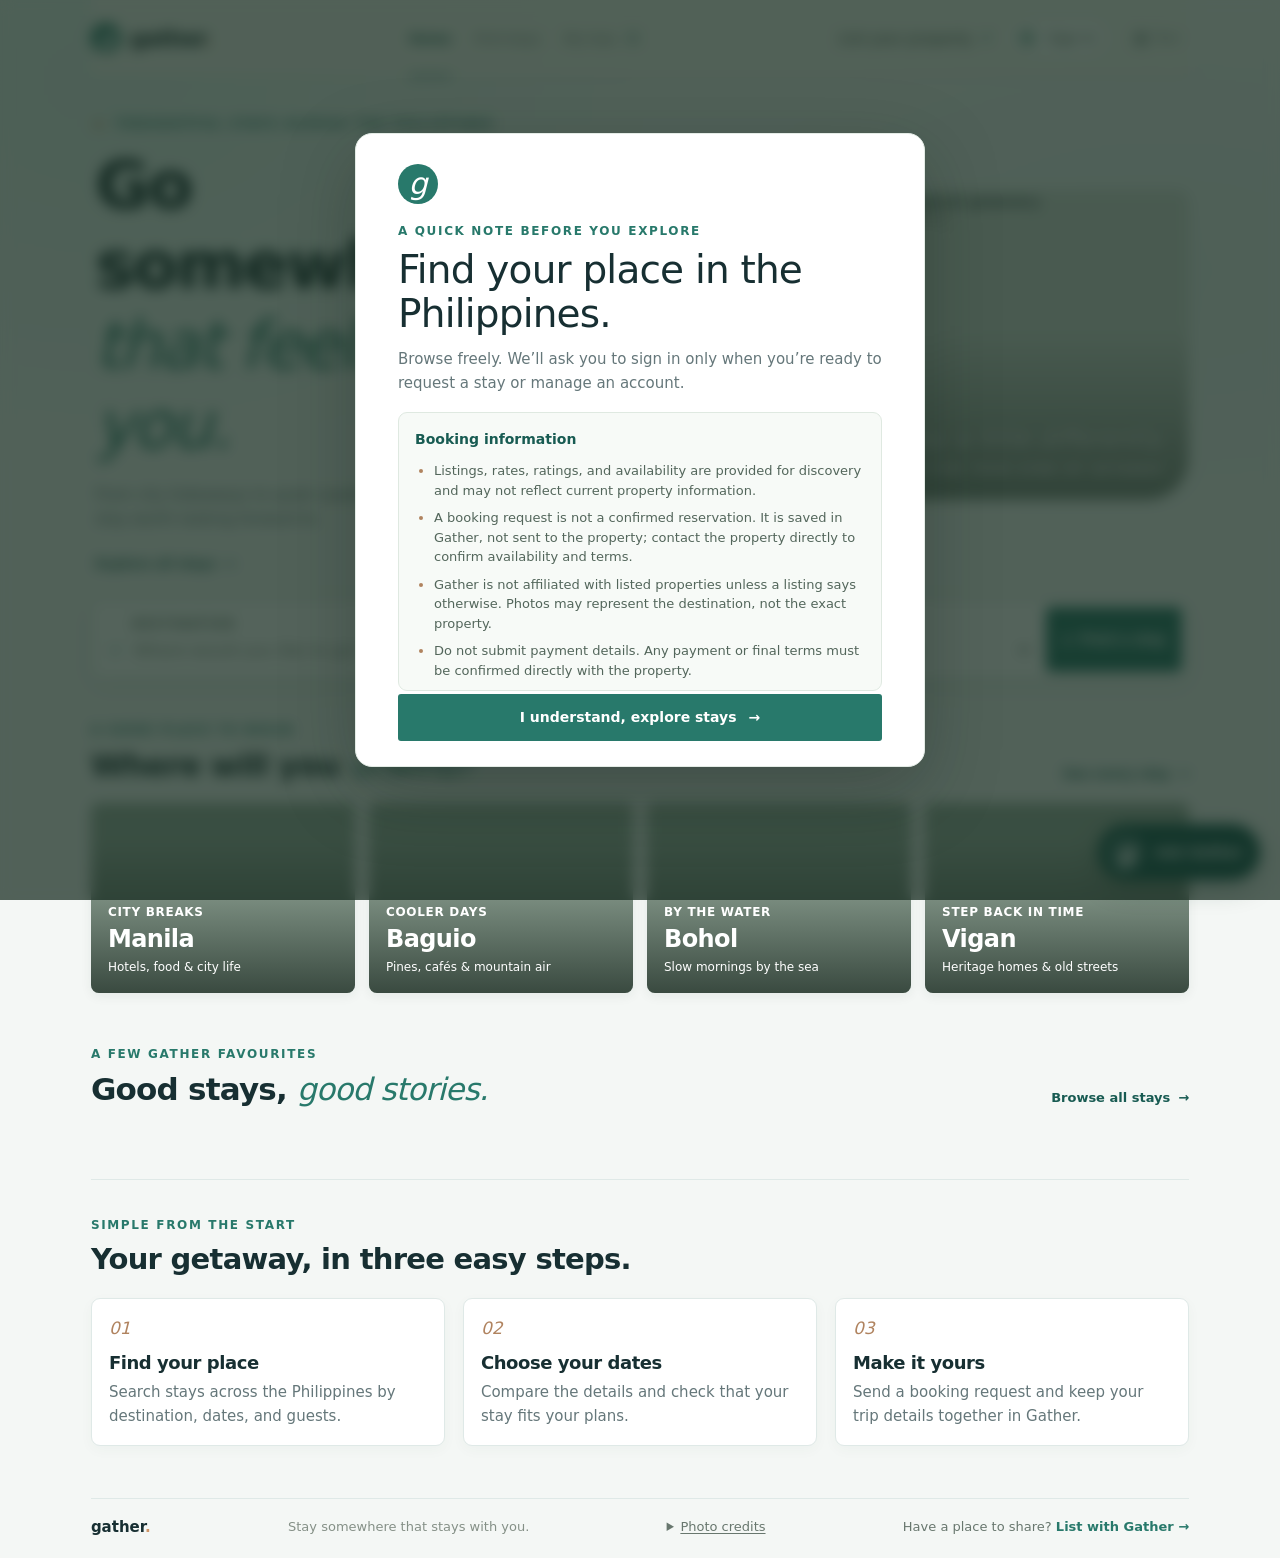
==== commit d9dbdab4: "Add floating Gather trip chat Co-authored-by: Copilot App <223556219+Copilot@users.noreply.github.co" ====
--- a/index.html
+++ b/index.html
@@ -48,28 +48,6 @@
               <label class="search-field guest-field"><span class="field-label">GUESTS</span><span class="field-icon people-icon" aria-hidden="true">♧</span><select name="guests" data-search-field="guests" aria-label="Number of guests"><option value="1">1 guest</option><option value="2" selected>2 guests</option><option value="3">3 guests</option><option value="4">4 guests</option><option value="5">5 guests</option><option value="6">6 guests</option><option value="7">7 guests</option><option value="8">8 guests</option><option value="custom">8+ · custom</option></select><input class="custom-guest-count hidden" data-search-field="custom-guests" type="number" min="9" max="20" inputmode="numeric" aria-label="Custom guest count, 9 to 20" placeholder="9–20 guests"></label>
               <button class="search-submit" type="submit"><span aria-hidden="true">⌕</span> Find a stay</button>
             </form>
-          </section>
-
-          <section class="trip-chat" aria-labelledby="trip-chat-title">
-            <div class="trip-chat-heading">
-              <span class="trip-chat-mark" aria-hidden="true">g</span>
-              <div><p class="eyebrow">GATHER AI BOOKING AGENT</p><h2 id="trip-chat-title">Where would you like to <em>go?</em></h2></div>
-            </div>
-            <p class="trip-chat-description">Chat with Gather’s trip assistant to explore stays, start a booking request, or prepare a property listing.</p>
-            <div class="trip-chat-messages" id="trip-chat-messages" role="log" aria-live="polite" aria-relevant="additions text">
-              <div class="trip-chat-message assistant">Hi! Tell me where you’d like to go, when you’re traveling, or what kind of stay you have in mind. I can help you choose a place and book it right here.</div>
-            </div>
-            <div class="trip-chat-prompts" id="trip-chat-prompts" aria-label="Try asking">
-              <button type="button" data-trip-prompt="Find me a quiet beach stay in Siargao">Find a beach stay</button>
-              <button type="button" data-trip-prompt="Find a cozy mountain stay in Baguio">Plan a Baguio trip</button>
-              <button type="button" data-trip-prompt="I want to list my property">List my property</button>
-            </div>
-            <form id="trip-chat-form" class="trip-chat-form">
-              <label class="sr-only" for="trip-chat-prompt">Message the Gather trip assistant</label>
-              <textarea id="trip-chat-prompt" name="prompt" rows="2" maxlength="800" required placeholder="Try: Find me a beach stay in Siargao for 2 guests…"></textarea>
-              <button class="button button-dark" type="submit">Send <span aria-hidden="true">→</span></button>
-            </form>
-            <p class="trip-chat-privacy">Gather’s AI uses a secure server connection to generate replies. Your messages and public listing details are sent to the configured AI provider; don’t share passwords or payment details. Review and confirm every booking before it’s saved.</p>
           </section>
 
           <section class="home-discovery" aria-labelledby="destinations-title">
@@ -199,8 +177,8 @@
             <details class="feature-guide-group">
               <summary><span class="guide-summary-copy"><strong>AI help and booking information</strong><small>Trip assistance, account access, and booking request expectations</small></span><span class="guide-count">3 talking points</span></summary>
               <ul class="guide-script-list">
-                <li><span><strong>AI booking agent:</strong> Ask for recommendations using Gather’s listed stays, discuss trip details, or prepare a host listing draft.</span><a href="#home" data-tab-link="home" data-scroll-target="trip-chat">Open Gather chat</a></li>
-                <li><span><strong>Booking with AI:</strong> The assistant can collect dates and guest count, but Gather checks the details on file and saves only a pending request after guest confirmation.</span><a href="#home" data-tab-link="home" data-scroll-target="trip-chat">Show the assistant</a></li>
+                <li><span><strong>AI booking agent:</strong> Ask for recommendations using Gather’s listed stays, discuss trip details, or prepare a host listing draft.</span><a href="#home" data-tab-link="home" data-open-chat="true">Open Gather chat</a></li>
+                <li><span><strong>Booking with AI:</strong> The assistant can collect dates and guest count, but Gather checks the details on file and saves only a pending request after guest confirmation.</span><a href="#home" data-tab-link="home" data-open-chat="true">Show the assistant</a></li>
                 <li><span><strong>Booking requests:</strong> A request is saved in Gather, not sent to the property or confirmed. Contact the property directly to verify availability and terms; no payment is collected on Gather.</span><button type="button" class="guide-text-button" id="guide-booking-note">Review booking information</button></li>
               </ul>
             </details>
@@ -220,6 +198,34 @@
         </section>
       </main>
     </div>
+
+    <aside class="floating-chat-widget" id="floating-chat-widget" aria-label="Gather trip assistant">
+      <section class="trip-chat floating-chat-panel" id="trip-chat-panel" role="dialog" aria-modal="false" aria-labelledby="trip-chat-title" hidden>
+        <div class="trip-chat-heading">
+          <span class="trip-chat-mark" aria-hidden="true">g</span>
+          <div><p class="eyebrow">GATHER AI · HERE TO HELP</p><h2 id="trip-chat-title">Plan your <em>stay.</em></h2></div>
+          <button type="button" class="chat-panel-close" id="chat-panel-close" aria-label="Close Gather chat">×</button>
+        </div>
+        <p class="trip-chat-description">Ask about destinations, stays, or preparing a property listing.</p>
+        <div class="trip-chat-messages" id="trip-chat-messages" role="log" aria-live="polite" aria-relevant="additions text">
+          <div class="trip-chat-message assistant">Hi! Tell me where you’d like to go, when you’re traveling, or what kind of stay you have in mind. I can help you choose a place and book it right here.</div>
+        </div>
+        <div class="trip-chat-prompts" id="trip-chat-prompts" aria-label="Try asking">
+          <button type="button" data-trip-prompt="Find me a quiet beach stay in Siargao">Find a beach stay</button>
+          <button type="button" data-trip-prompt="Find a cozy mountain stay in Baguio">Plan a Baguio trip</button>
+          <button type="button" data-trip-prompt="I want to list my property">List my property</button>
+        </div>
+        <form id="trip-chat-form" class="trip-chat-form">
+          <label class="sr-only" for="trip-chat-prompt">Message the Gather trip assistant</label>
+          <textarea id="trip-chat-prompt" name="prompt" rows="2" maxlength="800" required placeholder="Ask Gather anything…"></textarea>
+          <button class="button button-dark" type="submit">Send <span aria-hidden="true">→</span></button>
+        </form>
+        <p class="trip-chat-privacy">Your messages and public listing details are sent to the configured AI provider. Don’t share passwords or payment details.</p>
+      </section>
+      <button type="button" class="floating-chat-launcher" id="floating-chat-launcher" aria-expanded="false" aria-controls="trip-chat-panel">
+        <span class="chat-launcher-mark" aria-hidden="true">g</span><span>Ask Gather</span>
+      </button>
+    </aside>
 
     <div class="welcome-backdrop" id="welcome-gate">
       <section class="welcome-dialog" role="dialog" aria-modal="true" aria-labelledby="welcome-title" aria-describedby="welcome-disclaimer">
--- a/styles.css
+++ b/styles.css
@@ -112,6 +112,34 @@
 .trip-chat-form .button { min-height: 48px; padding: 0 18px; }
 .trip-chat-form .button:disabled { opacity: .7; cursor: wait; }
 .trip-chat-privacy { margin: 11px 0 0; color: #718076; font-size: 11px; line-height: 1.5; }
+.floating-chat-widget { z-index: 45; position: fixed; right: max(20px, env(safe-area-inset-right)); bottom: max(20px, env(safe-area-inset-bottom)); display: flex; align-items: flex-end; flex-direction: column; gap: 12px; pointer-events: none; }
+.floating-chat-widget > * { pointer-events: auto; }
+.floating-chat-launcher { min-height: 56px; display: inline-flex; align-items: center; gap: 10px; border: 0; border-radius: 30px; padding: 7px 17px 7px 8px; background: var(--green-dark); color: #fff; box-shadow: 0 8px 26px rgba(20, 57, 39, .25); cursor: pointer; font: 650 14px var(--sans); transition: transform .18s ease, box-shadow .18s ease, background .18s ease; }
+.floating-chat-launcher:hover { transform: translateY(-2px); background: var(--green); box-shadow: 0 11px 30px rgba(20, 57, 39, .3); }
+.chat-launcher-mark { width: 40px; height: 40px; display: grid; place-items: center; border-radius: 50%; background: rgba(255,255,255,.16); color: white; font-family: var(--serif); font-size: 27px; font-style: italic; }
+.floating-chat-panel { width: min(410px, calc(100vw - 40px)); max-height: min(680px, calc(100vh - 100px)); margin: 0; display: flex; flex-direction: column; gap: 0; overflow-y: auto; overscroll-behavior: contain; border: 1px solid #dce7dc; border-radius: 16px; padding: 18px; background: #f8faf5; box-shadow: 0 16px 48px rgba(24, 49, 33, .22); animation: chat-panel-in .18s ease-out; }
+.floating-chat-panel[hidden] { display: none; }
+.floating-chat-panel .trip-chat-heading { gap: 10px; }
+.floating-chat-panel .trip-chat-mark { width: 36px; height: 36px; font-size: 25px; }
+.floating-chat-panel .trip-chat-heading > div { min-width: 0; flex: 1; }
+.floating-chat-panel .trip-chat-heading .eyebrow { font-size: 9px; }
+.floating-chat-panel .trip-chat-heading h2 { font-size: 21px; }
+.chat-panel-close { width: 34px; height: 34px; flex: 0 0 auto; border: 1px solid #e0e8e1; border-radius: 50%; background: #fff; color: #607066; cursor: pointer; font: 400 24px/1 var(--sans); }
+.chat-panel-close:hover { border-color: #9ab4a2; color: var(--green-dark); }
+.floating-chat-panel .trip-chat-description { margin: 9px 0 12px; font-size: 12px; }
+.floating-chat-panel .trip-chat-messages { min-height: 140px; max-height: min(38vh, 310px); padding: 11px; }
+.floating-chat-panel .trip-chat-message { font-size: 13px; }
+.floating-chat-panel .trip-chat-prompts { gap: 6px; margin-top: 9px; }
+.floating-chat-panel .trip-chat-prompts button { padding: 6px 9px; font-size: 11px; }
+.floating-chat-panel .trip-chat-form { gap: 8px; margin-top: 10px; }
+.floating-chat-panel .trip-chat-form textarea { min-height: 46px; max-height: 100px; resize: vertical; padding: 10px 11px; font-size: 16px; }
+.floating-chat-panel .trip-chat-form .button { min-height: 46px; padding: 0 13px; }
+.floating-chat-panel .trip-chat-privacy { margin-top: 9px; font-size: 10px; }
+body.welcome-gate-open .floating-chat-widget,
+body.modal-open .floating-chat-widget,
+body.map-open .floating-chat-widget { visibility: hidden; }
+@keyframes chat-panel-in { from { opacity: 0; transform: translateY(8px) scale(.98); } to { opacity: 1; transform: translateY(0) scale(1); } }
+@media (prefers-reduced-motion: reduce) { .floating-chat-panel { animation: none; } .floating-chat-launcher { transition: none; } }
 .home-discovery, .home-featured, .how-it-works { padding: 0 0 52px; }
 .home-section-heading, .home-featured > .section-heading { align-items: end; margin-bottom: 19px; }
 .destination-grid { display: grid; grid-template-columns: repeat(4, minmax(0, 1fr)); gap: 14px; }
@@ -504,6 +532,8 @@
   .trip-chat-messages { max-height: 300px; padding: 11px; }
   .trip-chat-form { grid-template-columns: 1fr; }
   .trip-chat-form .button { width: 100%; }
+  .floating-chat-widget { right: max(12px, env(safe-area-inset-right)); bottom: max(12px, env(safe-area-inset-bottom)); }
+  .floating-chat-panel { width: calc(100vw - 24px); max-height: calc(100vh - 88px); margin: 0; padding: 14px; }
   .search-panel { margin-bottom: 34px; padding: 6px; }
   .search-grid { grid-template-columns: 1fr 1fr; }
   .home-view .search-grid { grid-template-columns: 1fr 1fr; }
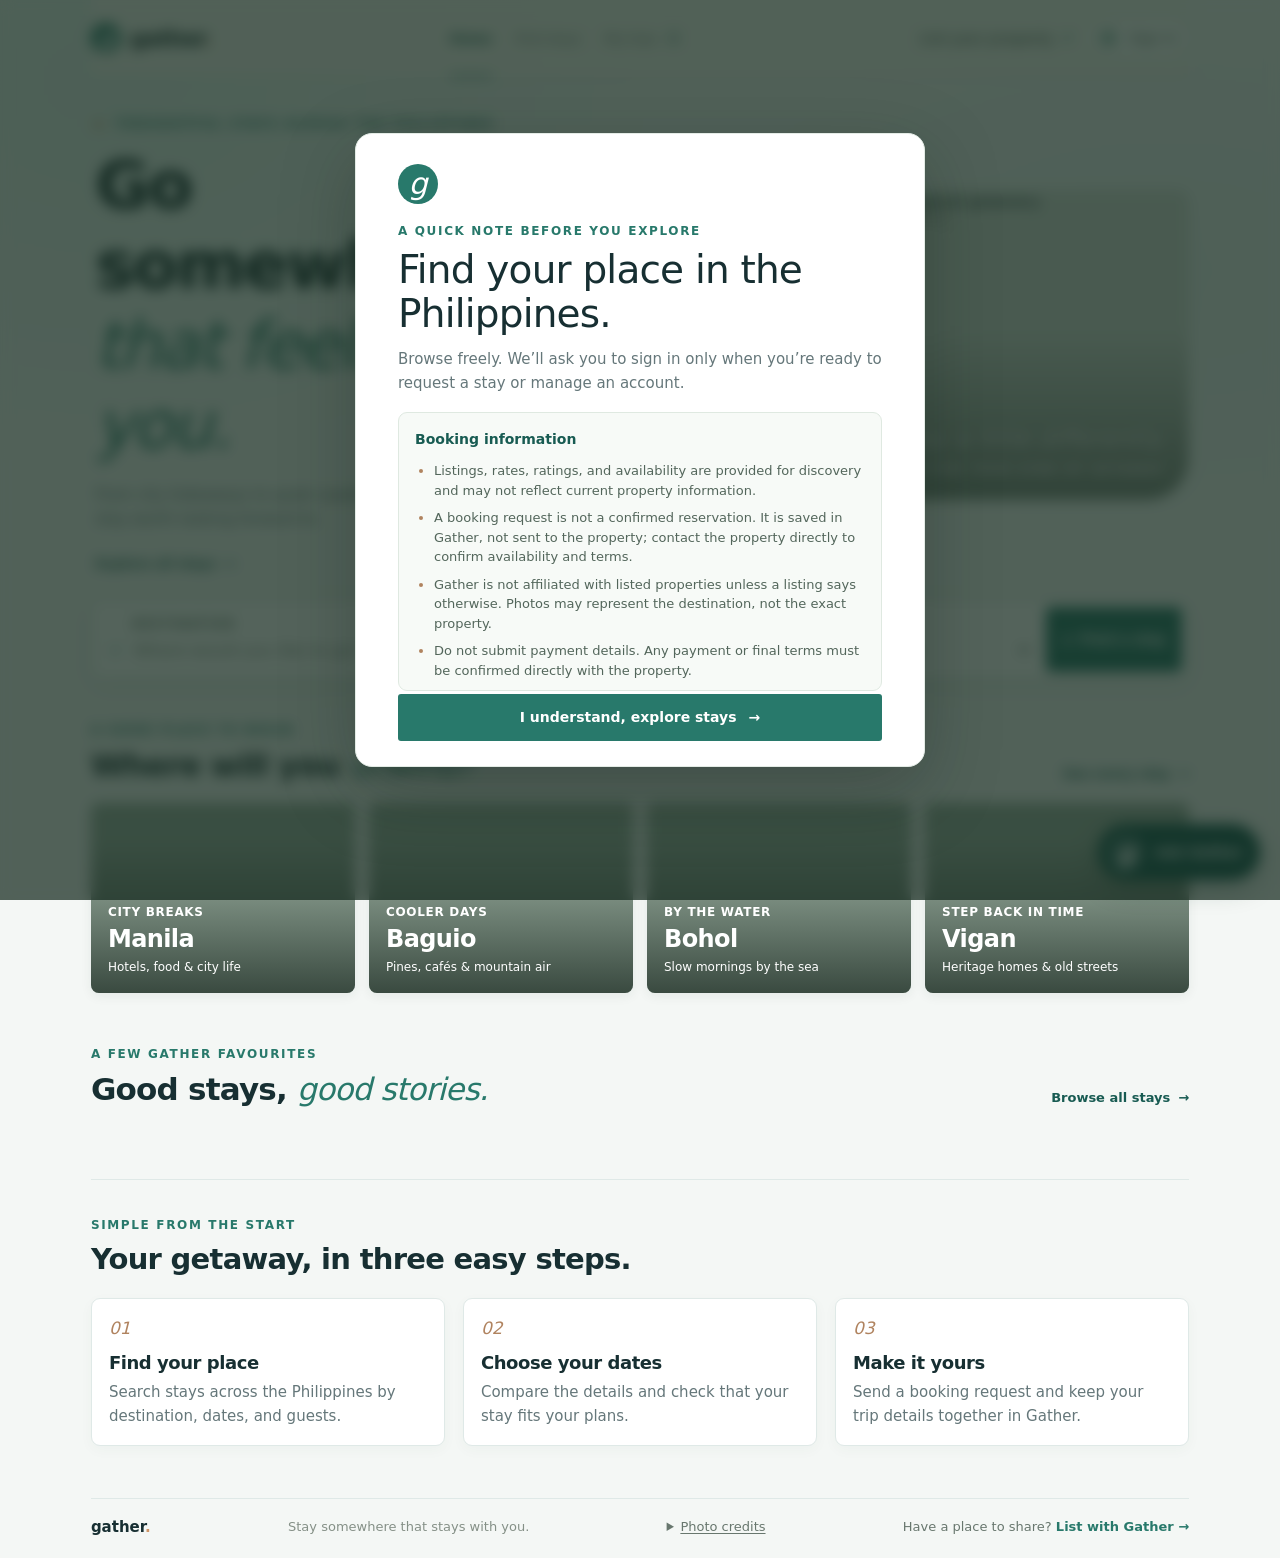
==== commit b07942ed: "Remove Tour page and enlarge stay photos Co-authored-by: Copilot App <223556219+Copilot@users.norepl" ====
--- a/index.html
+++ b/index.html
@@ -6,7 +6,7 @@
     <meta name="theme-color" content="#f5f7f5">
     <meta name="description" content="Find your place to stay. Browse thoughtful spaces, check your dates, and book with Gather.">
     <title>Gather — Places that feel like somewhere</title>
-    <link rel="stylesheet" href="styles.css">
+    <link rel="stylesheet" href="styles.css?v=20261103-layout">
     <link rel="stylesheet" href="https://unpkg.com/leaflet@1.9.4/dist/leaflet.css">
   </head>
   <body>
@@ -21,7 +21,6 @@
         <div class="header-actions">
           <button class="nav-link host-link" type="button" data-tab-link="manage">List your property <span aria-hidden="true">↗</span></button>
           <button type="button" class="profile-button" id="account-button" aria-expanded="false" aria-controls="account-dropdown"><span class="profile-dot" aria-hidden="true">G</span><span id="account-button-label">Sign in</span></button>
-          <button type="button" class="feature-guide-trigger" data-tab-link="guide" aria-label="Open presenter notes" title="Open presenter notes"><span aria-hidden="true">▦</span> Tour</button>
         </div>
       </header>
       <main>
@@ -74,7 +73,7 @@
             <p class="eyebrow">SIMPLE FROM THE START</p><h2 id="how-title">Your getaway, in three easy steps.</h2>
             <div class="steps-grid"><article><span>01</span><h3>Find your place</h3><p>Search stays across the Philippines by destination, dates, and guests.</p></article><article><span>02</span><h3>Choose your dates</h3><p>Compare the details and check that your stay fits your plans.</p></article><article><span>03</span><h3>Make it yours</h3><p>Send a booking request and keep your trip details together in Gather.</p></article></div>
           </section>
-          <footer class="page-footer"><a class="footer-brand" href="#home" data-tab-link="home">gather<span class="brand-period">.</span></a><span>Stay somewhere that stays with you.</span><details class="photo-credits"><summary>Photo credits</summary><ul class="photo-credits-list"><li><a href="https://commons.wikimedia.org/wiki/File:Siargao_Cloud_9.jpg" target="_blank" rel="noopener noreferrer">Siargao Cloud 9 — Spraken eboy2887, CC BY-SA 4.0</a></li><li><a href="https://commons.wikimedia.org/wiki/File:Trees_at_Camp_John_Hay,_Baguio,_Jul_2025.jpg" target="_blank" rel="noopener noreferrer">Camp John Hay — Ralff Nestor Nacor, CC BY-SA 4.0</a></li><li><a href="https://commons.wikimedia.org/wiki/File:Alona_Beach,_Panglao.jpg" target="_blank" rel="noopener noreferrer">Alona Beach, Panglao — Marife.altabano, CC BY-SA 4.0</a></li><li><a href="https://commons.wikimedia.org/wiki/File:Twin_Lagoon,_Coron,_Palawan.jpg" target="_blank" rel="noopener noreferrer">Twin Lagoon — Franz C. Trinidad, CC BY-SA 4.0</a></li><li><a href="https://commons.wikimedia.org/wiki/File:Makati_Skyline_August_2020.jpg" target="_blank" rel="noopener noreferrer">Makati skyline — PHCuber, CC BY-SA 4.0</a></li><li><a href="https://commons.wikimedia.org/wiki/File:Burgos_Circle_in_Bonifacio_Global_City,_Metro_Manila.jpg" target="_blank" rel="noopener noreferrer">Burgos Circle — Hans Olav Lien, CC0</a></li><li><a href="https://commons.wikimedia.org/wiki/File:Vigan_Calle_Crisologo_4.jpg" target="_blank" rel="noopener noreferrer">Calle Crisologo — Simon Burchell, CC BY-SA 3.0</a></li><li><a href="https://commons.wikimedia.org/wiki/File:Taal_Lake_%26_Volcano_from_Tagaytay,_Jul_2025_(1).jpg" target="_blank" rel="noopener noreferrer">Taal Lake and Volcano — Ralff Nestor Nacor, CC BY-SA 4.0</a></li></ul></details><a href="#manage" data-tab-link="manage">Have a place to share? <strong>List with Gather →</strong></a></footer>
+          <footer class="page-footer"><a class="footer-brand" href="#home" data-tab-link="home">gather<span class="brand-period">.</span></a><span>Stay somewhere that stays with you.</span><details class="photo-credits"><summary>Photo credits</summary><ul class="photo-credits-list"><li><a href="https://commons.wikimedia.org/wiki/File:The_Peninsula_Manila,_Makati_City,_Feb_2024.jpg" target="_blank" rel="noopener noreferrer">The Peninsula Manila — Ralff Nestor Nacor, CC BY-SA 4.0</a></li><li><a href="https://commons.wikimedia.org/wiki/File:Hotel_Luna_in_Calle_Crisologo.jpg" target="_blank" rel="noopener noreferrer">Hotel Luna — Tubanismo, CC BY-SA 4.0</a></li><li><a href="https://commons.wikimedia.org/wiki/File:Taal_Vista_Hotel_main_building.jpg" target="_blank" rel="noopener noreferrer">Taal Vista Hotel — Roel Balingit, CC BY-SA 4.0</a></li><li><a href="https://commons.wikimedia.org/wiki/File:Siargao_Cloud_9.jpg" target="_blank" rel="noopener noreferrer">Siargao Cloud 9 — Spraken eboy2887, CC BY-SA 4.0</a></li><li><a href="https://commons.wikimedia.org/wiki/File:Trees_at_Camp_John_Hay,_Baguio,_Jul_2025.jpg" target="_blank" rel="noopener noreferrer">Camp John Hay — Ralff Nestor Nacor, CC BY-SA 4.0</a></li><li><a href="https://commons.wikimedia.org/wiki/File:Alona_Beach,_Panglao.jpg" target="_blank" rel="noopener noreferrer">Alona Beach, Panglao — Marife.altabano, CC BY-SA 4.0</a></li><li><a href="https://commons.wikimedia.org/wiki/File:Twin_Lagoon,_Coron,_Palawan.jpg" target="_blank" rel="noopener noreferrer">Twin Lagoon — Franz C. Trinidad, CC BY-SA 4.0</a></li><li><a href="https://commons.wikimedia.org/wiki/File:Makati_Skyline_August_2020.jpg" target="_blank" rel="noopener noreferrer">Makati skyline — PHCuber, CC BY-SA 4.0</a></li><li><a href="https://commons.wikimedia.org/wiki/File:Burgos_Circle_in_Bonifacio_Global_City,_Metro_Manila.jpg" target="_blank" rel="noopener noreferrer">Burgos Circle — Hans Olav Lien, CC0</a></li><li><a href="https://commons.wikimedia.org/wiki/File:Vigan_Calle_Crisologo_4.jpg" target="_blank" rel="noopener noreferrer">Calle Crisologo — Simon Burchell, CC BY-SA 3.0</a></li><li><a href="https://commons.wikimedia.org/wiki/File:Taal_Lake_%26_Volcano_from_Tagaytay,_Jul_2025_(1).jpg" target="_blank" rel="noopener noreferrer">Taal Lake and Volcano — Ralff Nestor Nacor, CC BY-SA 4.0</a></li></ul></details><a href="#manage" data-tab-link="manage">Have a place to share? <strong>List with Gather →</strong></a></footer>
         </section>
 
         <section class="view search-view" id="search-view" aria-labelledby="search-title" hidden>
@@ -124,7 +123,7 @@
               <div class="expanded-map-column" id="expanded-map-column" hidden></div>
             </div>
           </section>
-          <footer class="page-footer"><a class="footer-brand" href="#home" data-tab-link="home">gather<span class="brand-period">.</span></a><span>Stay somewhere that stays with you.</span><details class="photo-credits"><summary>Photo credits</summary><ul class="photo-credits-list"><li><a href="https://commons.wikimedia.org/wiki/File:Siargao_Cloud_9.jpg" target="_blank" rel="noopener noreferrer">Siargao Cloud 9 — Spraken eboy2887, CC BY-SA 4.0</a></li><li><a href="https://commons.wikimedia.org/wiki/File:Trees_at_Camp_John_Hay,_Baguio,_Jul_2025.jpg" target="_blank" rel="noopener noreferrer">Camp John Hay — Ralff Nestor Nacor, CC BY-SA 4.0</a></li><li><a href="https://commons.wikimedia.org/wiki/File:Alona_Beach,_Panglao.jpg" target="_blank" rel="noopener noreferrer">Alona Beach, Panglao — Marife.altabano, CC BY-SA 4.0</a></li><li><a href="https://commons.wikimedia.org/wiki/File:Twin_Lagoon,_Coron,_Palawan.jpg" target="_blank" rel="noopener noreferrer">Twin Lagoon — Franz C. Trinidad, CC BY-SA 4.0</a></li><li><a href="https://commons.wikimedia.org/wiki/File:Makati_Skyline_August_2020.jpg" target="_blank" rel="noopener noreferrer">Makati skyline — PHCuber, CC BY-SA 4.0</a></li><li><a href="https://commons.wikimedia.org/wiki/File:Burgos_Circle_in_Bonifacio_Global_City,_Metro_Manila.jpg" target="_blank" rel="noopener noreferrer">Burgos Circle — Hans Olav Lien, CC0</a></li><li><a href="https://commons.wikimedia.org/wiki/File:Vigan_Calle_Crisologo_4.jpg" target="_blank" rel="noopener noreferrer">Calle Crisologo — Simon Burchell, CC BY-SA 3.0</a></li><li><a href="https://commons.wikimedia.org/wiki/File:Taal_Lake_%26_Volcano_from_Tagaytay,_Jul_2025_(1).jpg" target="_blank" rel="noopener noreferrer">Taal Lake and Volcano — Ralff Nestor Nacor, CC BY-SA 4.0</a></li></ul></details><a href="#manage" data-tab-link="manage">Have a place to share? <strong>List with Gather →</strong></a></footer>
+          <footer class="page-footer"><a class="footer-brand" href="#home" data-tab-link="home">gather<span class="brand-period">.</span></a><span>Stay somewhere that stays with you.</span><details class="photo-credits"><summary>Photo credits</summary><ul class="photo-credits-list"><li><a href="https://commons.wikimedia.org/wiki/File:The_Peninsula_Manila,_Makati_City,_Feb_2024.jpg" target="_blank" rel="noopener noreferrer">The Peninsula Manila — Ralff Nestor Nacor, CC BY-SA 4.0</a></li><li><a href="https://commons.wikimedia.org/wiki/File:Hotel_Luna_in_Calle_Crisologo.jpg" target="_blank" rel="noopener noreferrer">Hotel Luna — Tubanismo, CC BY-SA 4.0</a></li><li><a href="https://commons.wikimedia.org/wiki/File:Taal_Vista_Hotel_main_building.jpg" target="_blank" rel="noopener noreferrer">Taal Vista Hotel — Roel Balingit, CC BY-SA 4.0</a></li><li><a href="https://commons.wikimedia.org/wiki/File:Siargao_Cloud_9.jpg" target="_blank" rel="noopener noreferrer">Siargao Cloud 9 — Spraken eboy2887, CC BY-SA 4.0</a></li><li><a href="https://commons.wikimedia.org/wiki/File:Trees_at_Camp_John_Hay,_Baguio,_Jul_2025.jpg" target="_blank" rel="noopener noreferrer">Camp John Hay — Ralff Nestor Nacor, CC BY-SA 4.0</a></li><li><a href="https://commons.wikimedia.org/wiki/File:Alona_Beach,_Panglao.jpg" target="_blank" rel="noopener noreferrer">Alona Beach, Panglao — Marife.altabano, CC BY-SA 4.0</a></li><li><a href="https://commons.wikimedia.org/wiki/File:Twin_Lagoon,_Coron,_Palawan.jpg" target="_blank" rel="noopener noreferrer">Twin Lagoon — Franz C. Trinidad, CC BY-SA 4.0</a></li><li><a href="https://commons.wikimedia.org/wiki/File:Makati_Skyline_August_2020.jpg" target="_blank" rel="noopener noreferrer">Makati skyline — PHCuber, CC BY-SA 4.0</a></li><li><a href="https://commons.wikimedia.org/wiki/File:Burgos_Circle_in_Bonifacio_Global_City,_Metro_Manila.jpg" target="_blank" rel="noopener noreferrer">Burgos Circle — Hans Olav Lien, CC0</a></li><li><a href="https://commons.wikimedia.org/wiki/File:Vigan_Calle_Crisologo_4.jpg" target="_blank" rel="noopener noreferrer">Calle Crisologo — Simon Burchell, CC BY-SA 3.0</a></li><li><a href="https://commons.wikimedia.org/wiki/File:Taal_Lake_%26_Volcano_from_Tagaytay,_Jul_2025_(1).jpg" target="_blank" rel="noopener noreferrer">Taal Lake and Volcano — Ralff Nestor Nacor, CC BY-SA 4.0</a></li></ul></details><a href="#manage" data-tab-link="manage">Have a place to share? <strong>List with Gather →</strong></a></footer>
         </section>
 
         <section class="view secondary-view" id="bookings-view" aria-labelledby="bookings-title" hidden>
@@ -139,63 +138,6 @@
           <section class="host-reservations"><div class="section-heading"><div><p class="eyebrow">GUEST INTEREST IN YOUR PLACES</p><h2>Booking <em>requests.</em></h2></div></div><p class="host-request-note">Requests are not sent to guests or confirmed in Gather. Contact them directly to verify dates, rates, and terms.</p><div class="booking-list" id="host-booking-list"></div><div class="host-empty" id="host-booking-empty">New booking requests for your places will show up here.</div></section>
         </section>
 
-        <section class="view feature-guide-view" id="guide-view" aria-labelledby="guide-title" hidden>
-          <div class="feature-guide-intro">
-            <p class="eyebrow">PRESENTER NOTES · A QUICK TOUR</p>
-            <h1 id="guide-title">What Gather <em>can do.</em></h1>
-            <p>Use this written outline while presenting. Each section expands for a short feature summary, and links jump to the matching part of the site.</p>
-          </div>
-          <div class="feature-guide-groups">
-            <details class="feature-guide-group" open>
-              <summary><span class="guide-summary-copy"><strong>Finding and exploring stays</strong><small>Search tools, destinations, comparison, favourites, and the map</small></span><span class="guide-count">6 talking points</span></summary>
-              <ul class="guide-script-list">
-                <li><span><strong>Search:</strong> Find a stay by Philippine destination, check-in and check-out dates, and group size, including up to 20 guests.</span><a href="#search" data-tab-link="search">Show search</a></li>
-                <li><span><strong>Destinations:</strong> Browse featured places and stays across island, beach, city, mountain, heritage, farm, and nature categories.</span><a href="#search" data-tab-link="search">Browse stays</a></li>
-                <li><span><strong>Compare:</strong> Sort by Gather picks, price, guest rating, or reviews. Filter by stay type, nightly budget, and minimum rating.</span><a href="#search" data-tab-link="search">Show filters</a></li>
-                <li><span><strong>Stay details:</strong> Open a stay to review its description, amenities, capacity, estimated price, and dates.</span><a href="#search" data-tab-link="search">Open stay search</a></li>
-                <li><span><strong>Favourites:</strong> Signed-in guests can save places and filter to see saved stays together.</span><a href="#search" data-tab-link="search">Show stays</a></li>
-                <li><span><strong>Interactive map:</strong> Markers show approximate stay locations. Click a marker for stay details; expand the map to explore the Philippines more easily.</span><a href="#search" data-tab-link="search" data-scroll-target="stay-map" data-expand-map="true">Open expanded map</a></li>
-              </ul>
-            </details>
-            <details class="feature-guide-group">
-              <summary><span class="guide-summary-copy"><strong>Booking and managing trips</strong><small>Availability checks, booking requests, and My trips</small></span><span class="guide-count">3 talking points</span></summary>
-              <ul class="guide-script-list">
-                <li><span><strong>Availability:</strong> Gather checks the details currently on file, but the property must verify dates and terms before accepting a request.</span><a href="#search" data-tab-link="search">Choose a stay</a></li>
-                <li><span><strong>Booking request:</strong> Review dates, guests, and an indicative total. Your request stays pending until the property confirms it.</span><a href="#search" data-tab-link="search">Start a request</a></li>
-                <li><span><strong>My trips:</strong> Signed-in guests can review the status of their booking requests and cancel a request.</span><a href="#bookings" data-tab-link="bookings">Open My trips</a></li>
-              </ul>
-            </details>
-            <details class="feature-guide-group">
-              <summary><span class="guide-summary-copy"><strong>Hosting a place</strong><small>Listings, approximate map locations, availability, and reservations</small></span><span class="guide-count">4 talking points</span></summary>
-              <ul class="guide-script-list">
-                <li><span><strong>Create a listing:</strong> Hosts can add a place name, category, description, guest capacity, nightly price, amenities, and photos.</span><a href="#manage" data-tab-link="manage">Open host tools</a></li>
-                <li><span><strong>Set the location:</strong> Choose an approximate location on the Philippines map or provide coordinates for the public map marker.</span><a href="#manage" data-tab-link="manage">Show host tools</a></li>
-                <li><span><strong>Manage availability:</strong> Set eligible check-in days and the minimum stay, then edit your listing as needed.</span><a href="#manage" data-tab-link="manage">Manage a place</a></li>
-                <li><span><strong>Review requests:</strong> Hosts can see requests associated with their listings and contact guests directly to verify details.</span><a href="#manage" data-tab-link="manage">Open host dashboard</a></li>
-              </ul>
-            </details>
-            <details class="feature-guide-group">
-              <summary><span class="guide-summary-copy"><strong>AI help and booking information</strong><small>Trip assistance, account access, and booking request expectations</small></span><span class="guide-count">3 talking points</span></summary>
-              <ul class="guide-script-list">
-                <li><span><strong>AI booking agent:</strong> Ask for recommendations using Gather’s listed stays, discuss trip details, or prepare a host listing draft.</span><a href="#home" data-tab-link="home" data-open-chat="true">Open Gather chat</a></li>
-                <li><span><strong>Booking with AI:</strong> The assistant can collect dates and guest count, but Gather checks the details on file and saves only a pending request after guest confirmation.</span><a href="#home" data-tab-link="home" data-open-chat="true">Show the assistant</a></li>
-                <li><span><strong>Booking requests:</strong> A request is saved in Gather, not sent to the property or confirmed. Contact the property directly to verify availability and terms; no payment is collected on Gather.</span><button type="button" class="guide-text-button" id="guide-booking-note">Review booking information</button></li>
-              </ul>
-            </details>
-            <details class="feature-guide-group">
-              <summary><span class="guide-summary-copy"><strong>Tools and services behind Gather</strong><small>The technology and online services used on the site</small></span><span class="guide-count">6 talking points</span></summary>
-              <ul class="guide-script-list">
-                <li><span><strong>Website and publishing:</strong> Gather uses HTML, CSS, and JavaScript, and is published with GitHub Pages.</span></li>
-                <li><span><strong>Accounts and shared data:</strong> Supabase Auth, Postgres, and Storage support accounts, listings, bookings, favourites, availability, and host-uploaded photos.</span></li>
-                <li><span><strong>AI chat:</strong> A Supabase Edge Function securely connects Gather to its configured Groq AI service; provider credentials stay in server-side secrets.</span></li>
-                <li><span><strong>Booking email:</strong> EmailJS sends configured booking-request notifications to the owner’s Gmail inbox for registered guests.</span></li>
-                <li><span><strong>Interactive map:</strong> Leaflet displays Esri map tiles, with OpenStreetMap attribution and a Philippines boundary from geoBoundaries, OCHA Philippines, and NAMRIA.</span></li>
-                <li><span><strong>Photography:</strong> Stay photos are stored in the project; the home-page hero image loads from Unsplash. Images are illustrative and may not show the listed stay.</span></li>
-              </ul>
-            </details>
-          </div>
-          <p class="feature-guide-note"><strong>Short intro to read aloud:</strong> “Gather helps travelers explore places to stay across the Philippines, compare details, and send booking requests. Guests can keep trip plans together, while hosts can manage their listings. The map is clickable and expandable, and the AI assistant can help explore the available stays.”</p>
-        </section>
       </main>
     </div>
 
@@ -250,12 +192,12 @@
     <div class="account-dropdown hidden" id="account-dropdown"></div>
     <div class="toast" id="toast" role="status" aria-live="polite"></div>
     <script src="https://unpkg.com/leaflet@1.9.4/dist/leaflet.js"></script>
-    <script src="booking.js"></script>
+    <script src="booking.js?v=20261103-photos"></script>
     <script src="email-config.js"></script>
     <script src="https://cdn.jsdelivr.net/npm/@supabase/supabase-js@2"></script>
     <script src="supabase-config.js"></script>
     <script src="supabase-data.js"></script>
-    <script src="app.js"></script>
+    <script src="app.js?v=20261103-layout"></script>
     <script src="assistant-engine.js"></script>
     <script src="chat.js"></script>
   </body>
--- a/styles.css
+++ b/styles.css
@@ -37,9 +37,6 @@
 .nav-count { min-width: 17px; height: 17px; display: inline-grid; place-items: center; margin-left: 4px; padding: 0 4px; border-radius: 9px; background: #e8efe9; color: var(--green-dark); font-size: 10px; }
 .profile-button { display: flex; align-items: center; gap: 8px; border: 1px solid #dfe6e1; border-radius: 22px; padding: 4px 11px 4px 5px; background: var(--surface); color: #53665b; cursor: pointer; font-size: 14px; white-space: nowrap; }
 .profile-dot { width: 26px; height: 26px; display: grid; place-items: center; border-radius: 50%; background: #e8f1eb; color: var(--green); font-family: var(--serif); font-size: 14px; font-weight: 700; }
-.feature-guide-trigger { min-height: 32px; display: inline-flex; align-items: center; gap: 6px; border: 1px solid transparent; border-radius: 18px; padding: 4px 8px; background: transparent; color: #788986; cursor: pointer; font-size: 12px; transition: background .18s, color .18s, border-color .18s; }
-.feature-guide-trigger span { font-size: 16px; }
-.feature-guide-trigger:hover { border-color: var(--line); background: #fff; color: var(--green-dark); }
 .view { display: none; }
 .view.active { display: block; }
 .hero { min-height: 385px; display: grid; grid-template-columns: .88fr 1.12fr; align-items: center; gap: 6%; padding: 38px 0 30px; }
@@ -282,7 +279,7 @@
 .offering-card.scroll-reveal { opacity: 0; transform: translateY(15px); transition: opacity .55s ease, transform .55s cubic-bezier(.2,.7,.25,1), box-shadow .2s; }
 .offering-card.scroll-reveal.is-visible { opacity: 1; transform: translateY(0); }
 .card-photo-wrap { position: relative; height: 166px; overflow: hidden; background: #e5e9e3; }
-.offering-grid.list-view .offering-card { display: grid; grid-template-columns: minmax(195px, 27%) minmax(0, 1fr); }
+.offering-grid.list-view .offering-card { display: grid; grid-template-columns: minmax(235px, 34%) minmax(0, 1fr); }
 .offering-grid.list-view .card-photo-wrap { height: 100%; min-height: 222px; }
 .photo-button { width: 100%; height: 100%; display: block; overflow: hidden; border: 0; padding: 0; background: transparent; cursor: pointer; }
 .card-photo { width: 100%; height: 100%; display: block; object-fit: cover; transition: transform .3s ease; }
@@ -604,7 +601,7 @@
   .map-expanded #stay-map { height: auto; min-height: 0; flex: 1; }
   .offering-grid.grid-view { grid-template-columns: 1fr; }
   .offering-grid.list-view .offering-card { grid-template-columns: minmax(0, 1fr); }
-  .offering-grid.list-view .card-photo-wrap { height: 185px; min-height: 185px; }
+  .offering-grid.list-view .card-photo-wrap { height: 220px; min-height: 220px; }
   .offering-grid { gap: 10px; }
   .card-photo-wrap { height: 133px; }
   .offering-open { padding: 10px 9px; }
@@ -751,42 +748,3 @@
   .site-disclosure { padding: 12px 13px 9px; }
   .site-disclosure ul { gap: 7px; font-size: 12px; }
 }
-
-.feature-guide-view { max-width: 1060px; min-height: calc(100vh - 77px); margin: 0 auto; padding: 48px 0 64px; }
-.feature-guide-intro { max-width: 650px; margin-bottom: 28px; }
-.feature-guide-intro .eyebrow { margin-bottom: 9px; }
-.feature-guide-intro h1 { margin: 0; font-size: clamp(36px, 5vw, 54px); font-weight: 700; letter-spacing: -.055em; line-height: 1.05; }
-.feature-guide-intro h1 em { color: var(--green); font-style: normal; }
-.feature-guide-intro > p:last-child { max-width: 560px; margin: 13px 0 0; color: var(--muted); font-size: 16px; line-height: 1.65; }
-.feature-guide-groups { display: grid; gap: 12px; }
-.feature-guide-group { overflow: hidden; border: 1px solid var(--line); border-radius: 16px; background: rgba(255,255,255,.92); box-shadow: 0 7px 22px rgba(23, 58, 52, .035); }
-.feature-guide-group > summary { min-height: 76px; display: flex; align-items: center; gap: 14px; padding: 15px 20px; cursor: pointer; list-style: none; }
-.feature-guide-group > summary::-webkit-details-marker { display: none; }
-.feature-guide-group > summary::after { width: 24px; height: 24px; display: grid; flex: 0 0 auto; place-items: center; margin-left: 4px; border-radius: 50%; background: var(--surface-soft); color: var(--green-dark); content: "+"; font-size: 17px; font-weight: 500; }
-.feature-guide-group[open] > summary::after { content: "−"; }
-.feature-guide-group > summary:hover { background: #fbfdfc; }
-.guide-summary-copy { min-width: 0; display: grid; gap: 3px; }
-.guide-summary-copy strong { color: var(--ink); font-size: 16px; font-weight: 700; }
-.guide-summary-copy small { color: var(--muted); font-size: 13px; line-height: 1.4; }
-.guide-count { margin-left: auto; color: #879694; font-size: 12px; white-space: nowrap; }
-.guide-script-list { display: grid; gap: 0; margin: 0; border-top: 1px solid #edf2f0; padding: 4px 20px 12px; list-style: none; }
-.guide-script-list li { display: grid; grid-template-columns: minmax(0, 1fr) auto; align-items: start; gap: 12px 20px; border-bottom: 1px solid #edf2f0; padding: 13px 0; color: var(--muted); font-size: 14px; line-height: 1.6; }
-.guide-script-list li:last-child { border-bottom: 0; }
-.guide-script-list li strong { color: var(--ink); }
-.guide-script-list a, .guide-text-button { display: inline-flex; align-items: center; justify-self: end; gap: 5px; border: 0; padding: 2px 0; background: transparent; color: var(--green-dark); cursor: pointer; font: inherit; font-size: 12px; font-weight: 700; text-decoration: none; white-space: nowrap; }
-.guide-script-list a:hover, .guide-text-button:hover { color: #0c4038; text-decoration: underline; text-underline-offset: 3px; }
-.feature-guide-note { margin: 18px 0 0; border-left: 3px solid #a9c9bf; padding: 8px 0 8px 13px; color: var(--muted); font-size: 12px; line-height: 1.6; }
-
-@media (max-width: 680px) {
-  .feature-guide-view { min-height: calc(100vh - 65px); padding: 30px 0 42px; }
-  .feature-guide-intro { margin-bottom: 20px; }
-  .feature-guide-intro h1 { font-size: clamp(34px, 9vw, 44px); }
-  .feature-guide-group > summary { min-height: 68px; gap: 10px; padding: 12px; }
-  .guide-summary-copy strong { font-size: 14px; }
-  .guide-summary-copy small { font-size: 11px; }
-  .guide-count { display: none; }
-  .feature-guide-group > summary::after { margin-left: auto; }
-  .guide-script-list { padding: 2px 13px 8px; }
-  .guide-script-list li { grid-template-columns: 1fr; gap: 5px; padding: 11px 0; font-size: 13px; }
-  .guide-script-list a, .guide-text-button { justify-self: start; }
-}
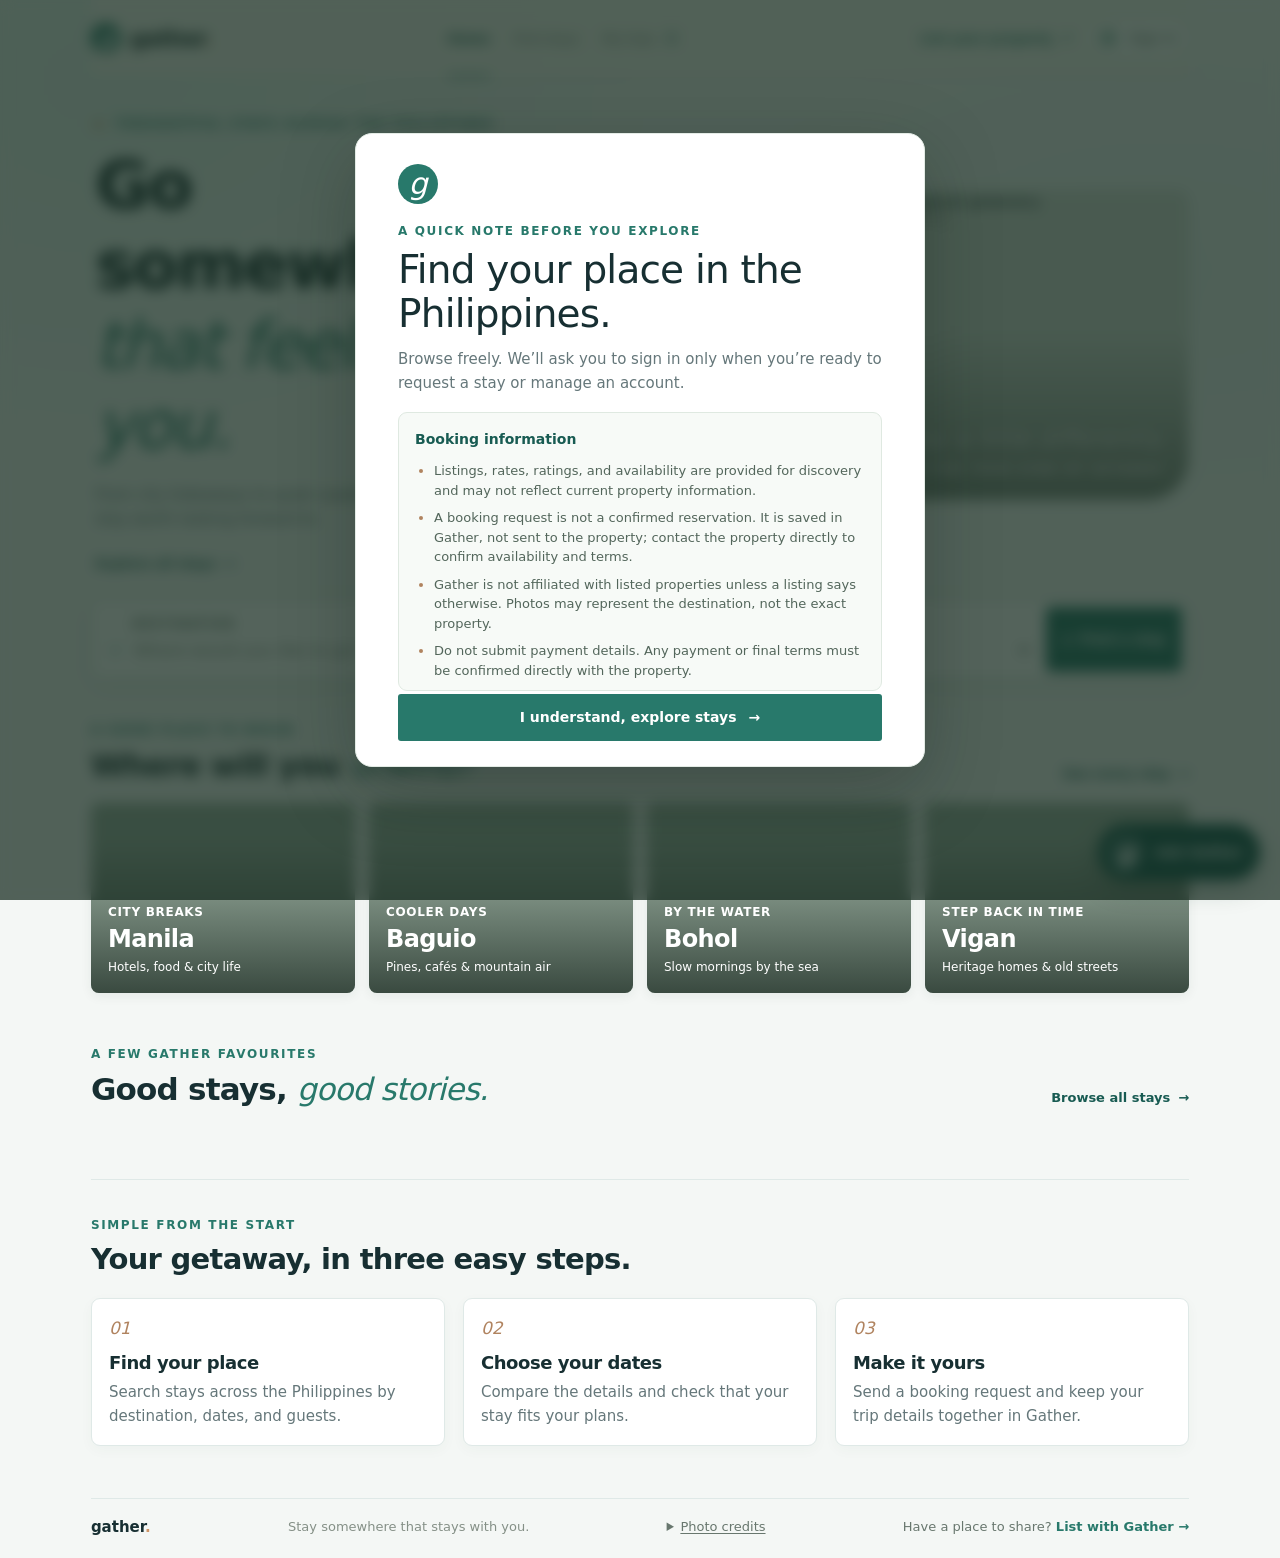
==== commit dc3b0d85: "Add secure Gather admin and expand map Co-authored-by: Copilot App <223556219+Copilot@users.noreply." ====
--- a/index.html
+++ b/index.html
@@ -19,7 +19,7 @@
           <button class="nav-link" type="button" data-tab-link="bookings">My trips <span class="nav-count" id="booking-count">0</span></button>
         </nav>
         <div class="header-actions">
-          <button class="nav-link host-link" type="button" data-tab-link="manage">List your property <span aria-hidden="true">↗</span></button>
+          <button class="nav-link host-link" id="manage-nav-link" type="button" data-tab-link="manage"><span id="manage-nav-label">List your property</span> <span aria-hidden="true">↗</span></button>
           <button type="button" class="profile-button" id="account-button" aria-expanded="false" aria-controls="account-dropdown"><span class="profile-dot" aria-hidden="true">G</span><span id="account-button-label">Sign in</span></button>
         </div>
       </header>
@@ -133,9 +133,9 @@
         </section>
 
         <section class="view secondary-view" id="manage-view" aria-labelledby="manage-title" hidden>
-          <div class="page-intro manage-intro"><div><p class="eyebrow">FOR PEOPLE WHO HAVE A PLACE TO SHARE</p><h1 id="manage-title">Your place, <em>their story.</em></h1><p>Manage your space, set your availability, welcome someone new.</p></div><button type="button" class="button button-dark" id="add-offering-button"><span aria-hidden="true">＋</span> Add your place</button></div>
-          <div class="manage-layout"><div class="manage-panel"><div class="panel-heading"><div><p class="eyebrow">YOUR LITTLE CORNER OF GATHER</p><h2>Places you host</h2></div><span class="soft-badge" id="offering-count">0 places</span></div><div id="manage-offerings"></div></div><aside class="manage-note"><span class="note-icon" aria-hidden="true">✳</span><h3>Good hosting starts before they arrive.</h3><p>Share what makes your place special, set the nights you welcome guests, and we’ll keep the calendar tidy.</p><span class="note-foot">GOOD PLACES FIND THEIR PEOPLE.</span></aside></div>
-          <section class="host-reservations"><div class="section-heading"><div><p class="eyebrow">GUEST INTEREST IN YOUR PLACES</p><h2>Booking <em>requests.</em></h2></div></div><p class="host-request-note">Requests are not sent to guests or confirmed in Gather. Contact them directly to verify dates, rates, and terms.</p><div class="booking-list" id="host-booking-list"></div><div class="host-empty" id="host-booking-empty">New booking requests for your places will show up here.</div></section>
+          <div class="page-intro manage-intro"><div><p class="eyebrow" id="manage-eyebrow">FOR PEOPLE WHO HAVE A PLACE TO SHARE</p><h1 id="manage-title">Your place, <em>their story.</em></h1><p id="manage-intro-copy">Manage your space, set your availability, welcome someone new.</p></div><button type="button" class="button button-dark" id="add-offering-button"><span aria-hidden="true">＋</span> <span id="manage-add-label">Add your place</span></button></div>
+          <div class="manage-layout"><div class="manage-panel"><div class="panel-heading"><div><p class="eyebrow" id="manage-panel-label">YOUR LITTLE CORNER OF GATHER</p><h2 id="manage-panel-title">Places you host</h2></div><span class="soft-badge" id="offering-count">0 places</span></div><div id="manage-offerings"></div></div><aside class="manage-note" id="manage-note"><span class="note-icon" aria-hidden="true">✳</span><h3>Good hosting starts before they arrive.</h3><p>Share what makes your place special, set the nights you welcome guests, and we’ll keep the calendar tidy.</p><span class="note-foot">GOOD PLACES FIND THEIR PEOPLE.</span></aside></div>
+          <section class="host-reservations"><div class="section-heading"><div><p class="eyebrow" id="host-reservations-kicker">GUEST INTEREST IN YOUR PLACES</p><h2 id="host-reservations-title">Booking <em>requests.</em></h2></div></div><p class="host-request-note" id="host-request-note">Requests are not sent to guests or confirmed in Gather. Contact them directly to verify dates, rates, and terms.</p><div class="booking-list" id="host-booking-list"></div><div class="host-empty" id="host-booking-empty">New booking requests for your places will show up here.</div></section>
         </section>
 
       </main>
--- a/styles.css
+++ b/styles.css
@@ -375,6 +375,8 @@
 .host-reservations .section-heading h2 { font-size: 26px; }
 .host-request-note { margin: -4px 0 14px; color: #738077; font-size: 12px; line-height: 1.6; }
 .host-booking { display: flex; align-items: center; justify-content: space-between; gap: 18px; border: 1px solid #e5ebe6; border-radius: 4px; padding: 15px 18px; background: #fff; }
+.host-booking > div { min-width: 0; }
+.booking-admin-edit { flex: 0 0 auto; min-height: 36px; padding: 8px 11px; font-size: 10px; white-space: nowrap; }
 .host-booking + .host-booking { margin-top: 9px; }
 .host-booking h3 { margin: 4px 0; font-family: var(--serif); font-size: 17px; font-weight: 500; }
 .host-booking p { margin: 3px 0 0; color: #738077; font-size: 10px; }
@@ -626,7 +628,9 @@
   .manage-note h3 { max-width: 300px; margin-top: 9px; font-size: 20px; }
   .manage-note p { max-width: 350px; margin-bottom: 15px; }
   .host-reservations { margin-top: 28px; }
-  .host-booking { align-items: start; padding: 12px; }
+  .host-booking { align-items: start; flex-wrap: wrap; gap: 10px; padding: 12px; }
+  .host-booking > div { flex: 1 1 100%; }
+  .booking-admin-edit { margin-left: auto; }
   .host-booking > strong { font-size: 14px; }
   .booking-card { grid-template-columns: 93px 1fr; gap: 12px; padding: 10px; }
   .booking-photo { width: 93px; height: 90px; }
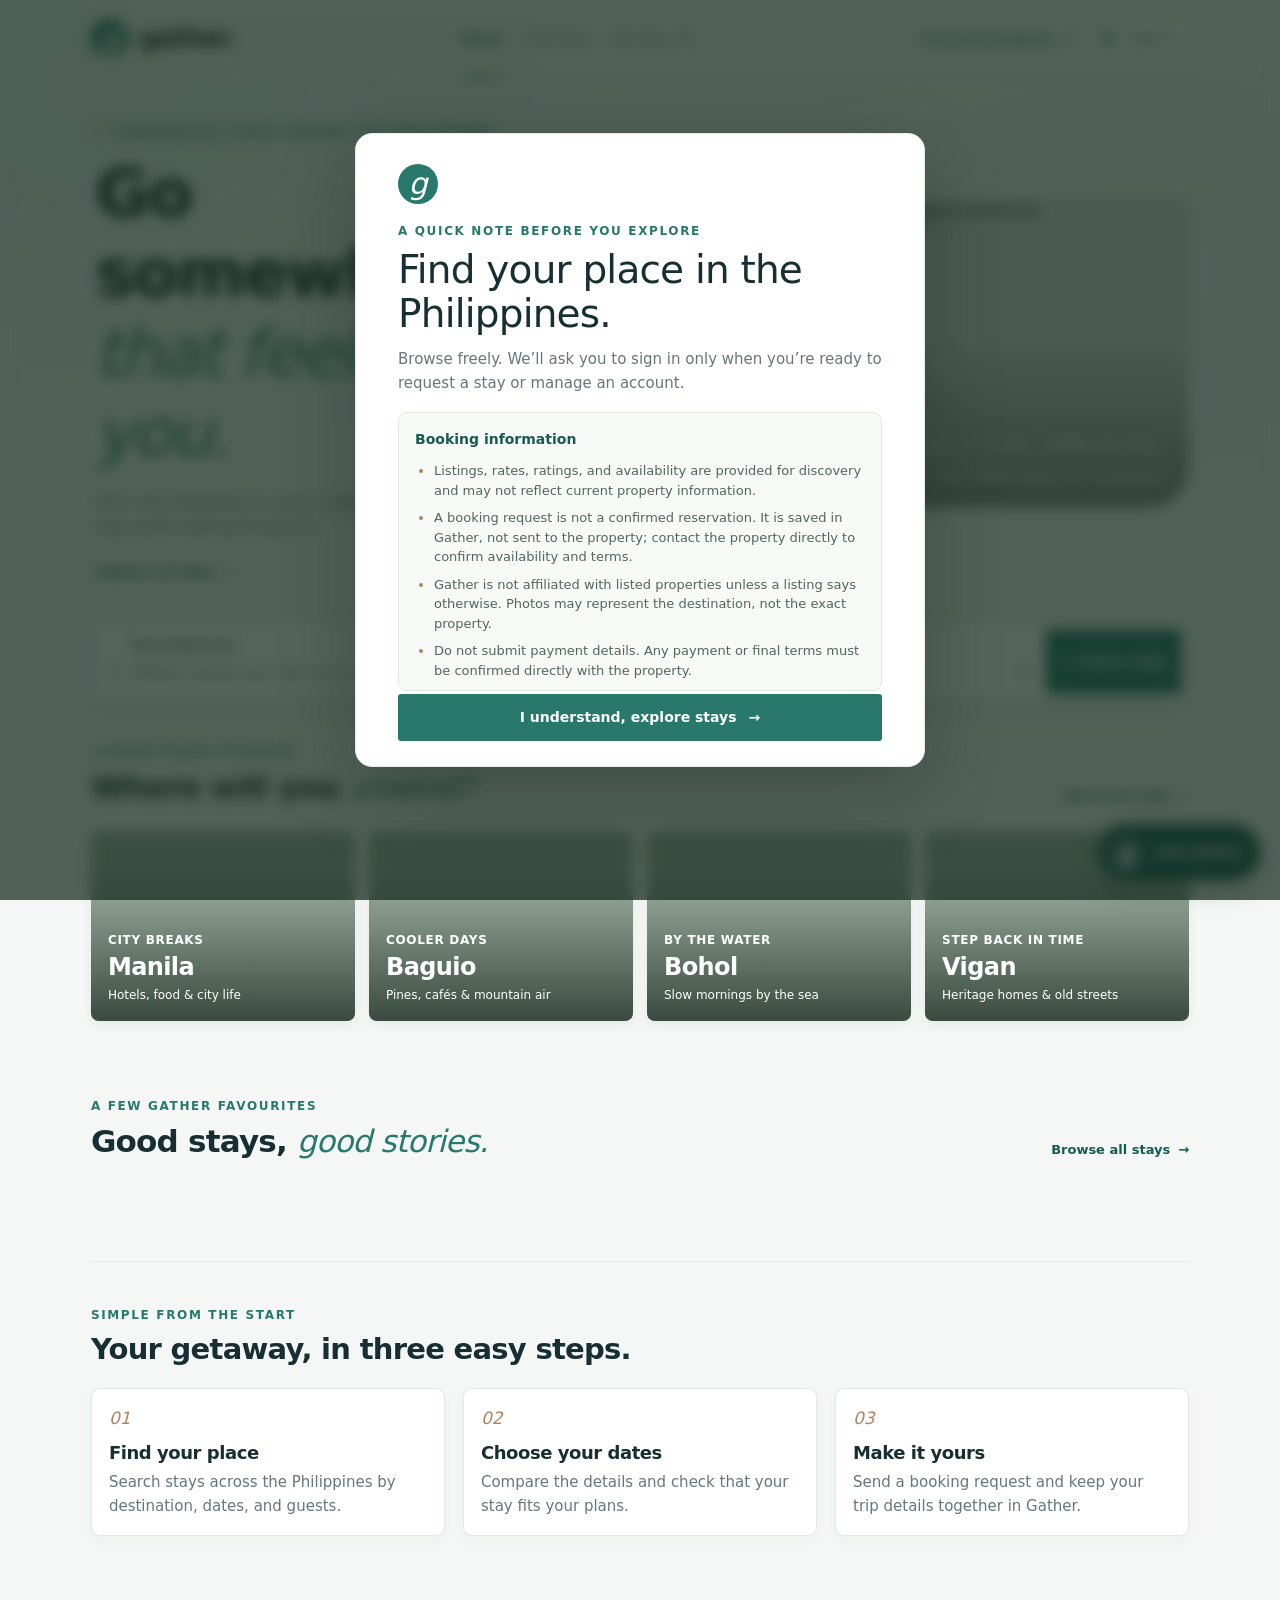
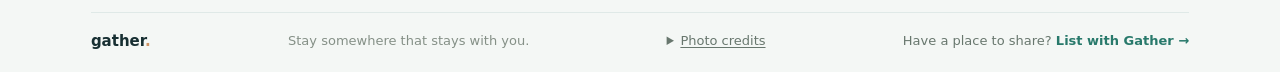
==== commit e2d5842d: "Improve Gather spacing and logo size Co-authored-by: Copilot App <223556219+Copilot@users.noreply.gi" ====
--- a/index.html
+++ b/index.html
@@ -6,7 +6,7 @@
     <meta name="theme-color" content="#f5f7f5">
     <meta name="description" content="Find your place to stay. Browse thoughtful spaces, check your dates, and book with Gather.">
     <title>Gather — Places that feel like somewhere</title>
-    <link rel="stylesheet" href="styles.css?v=20261103-layout">
+    <link rel="stylesheet" href="styles.css?v=20261103-spacing">
     <link rel="stylesheet" href="https://unpkg.com/leaflet@1.9.4/dist/leaflet.css">
   </head>
   <body>
--- a/styles.css
+++ b/styles.css
@@ -24,8 +24,8 @@
 button:focus-visible, a:focus-visible, input:focus-visible, textarea:focus-visible, select:focus-visible { outline: 2px solid #638777; outline-offset: 3px; }
 .app-shell { max-width: 1440px; min-height: 100vh; margin: 0 auto; padding: 0 7.1%; }
 .topbar { z-index: 10; position: sticky; top: 0; height: 77px; display: flex; align-items: center; justify-content: space-between; border-bottom: 1px solid rgba(216, 226, 216, .85); background: rgba(244, 246, 240, .91); backdrop-filter: blur(14px); }
-.brand { display: inline-flex; align-items: center; gap: 9px; color: var(--ink); text-decoration: none; font-size: 22px; font-weight: 700; letter-spacing: -.9px; }
-.brand-mark { width: 30px; height: 30px; display: grid; place-items: center; border-radius: 50%; color: #fff; background: var(--green); font-family: var(--serif); font-size: 22px; font-style: italic; line-height: 1; }
+.brand { display: inline-flex; align-items: center; gap: 10px; color: var(--ink); text-decoration: none; font-size: 26px; font-weight: 700; letter-spacing: -1px; }
+.brand-mark { width: 38px; height: 38px; display: grid; place-items: center; border-radius: 50%; color: #fff; background: var(--green); font-family: var(--serif); font-size: 28px; font-style: italic; line-height: 1; }
 .brand-period { color: var(--orange); }
 .main-nav { height: 100%; display: flex; align-items: center; gap: 24px; }
 .nav-link { height: 100%; position: relative; border: 0; padding: 2px 0 0; background: transparent; color: #6d7a73; cursor: pointer; font-size: 15px; }
@@ -55,7 +55,7 @@
 .hero-photo-note { z-index: 1; position: absolute; right: 20px; bottom: 17px; display: flex; flex-direction: column; align-items: end; gap: 4px; color: white; text-shadow: 0 1px 8px rgba(0,0,0,.4); }
 .hero-photo-note span { font-family: var(--serif); font-size: 22px; font-style: italic; }
 .hero-photo-note strong { font-size: 9px; letter-spacing: 1.5px; text-transform: uppercase; }
-.home-hero { min-height: 365px; display: grid; grid-template-columns: .9fr 1.1fr; align-items: center; gap: 7%; padding: 38px 0 28px; }
+.home-hero { min-height: 390px; display: grid; grid-template-columns: .9fr 1.1fr; align-items: center; gap: 7%; padding: 46px 0 42px; }
 .home-hero .hero-copy { padding-left: 1%; }
 .home-hero h1, .search-page-heading h1 { margin: 0; font-family: var(--serif); font-size: clamp(47px, 5.2vw, 68px); font-weight: 500; letter-spacing: -2.7px; line-height: 1.04; }
 .home-hero h1 em, .search-page-heading h1 em { color: var(--green); font-weight: 500; }
@@ -80,7 +80,7 @@
 .search-submit { min-width: 126px; display: inline-flex; justify-content: center; align-items: center; gap: 7px; border: 0; border-radius: 5px; padding: 0 16px; background: var(--green); color: white; cursor: pointer; font-size: 13px; font-weight: 700; transition: background .2s; }
 .search-submit:hover, .button-dark:hover { background: #123d2e; }
 .search-submit span { font-size: 17px; }
-.home-view > .search-panel { margin: 0 0 58px; border-radius: 9px; padding: 8px; }
+.home-view > .search-panel { margin: 0 0 76px; border-radius: 9px; padding: 8px; }
 .home-view .search-grid { grid-template-columns: 1.65fr 1fr 1fr 1.05fr auto; }
 .home-view .search-field { min-height: 62px; }
 .home-view .search-submit { border-radius: 5px; }
@@ -137,8 +137,8 @@
 body.map-open .floating-chat-widget { visibility: hidden; }
 @keyframes chat-panel-in { from { opacity: 0; transform: translateY(8px) scale(.98); } to { opacity: 1; transform: translateY(0) scale(1); } }
 @media (prefers-reduced-motion: reduce) { .floating-chat-panel { animation: none; } .floating-chat-launcher { transition: none; } }
-.home-discovery, .home-featured, .how-it-works { padding: 0 0 52px; }
-.home-section-heading, .home-featured > .section-heading { align-items: end; margin-bottom: 19px; }
+.home-discovery, .home-featured, .how-it-works { padding: 0 0 76px; }
+.home-section-heading, .home-featured > .section-heading { align-items: end; margin-bottom: 25px; }
 .destination-grid { display: grid; grid-template-columns: repeat(4, minmax(0, 1fr)); gap: 14px; }
 .destination-card { min-height: 190px; position: relative; display: flex; flex-direction: column; justify-content: end; align-items: flex-start; overflow: hidden; border: 0; border-radius: 8px; padding: 17px; background-color: #9fb3a4; background-position: center; background-size: cover; color: white; cursor: pointer; text-align: left; box-shadow: 0 3px 12px rgba(27, 55, 39, .07); transition: transform .2s, box-shadow .2s; }
 .destination-card::before { position: absolute; content: ""; inset: 20% 0 0; background: linear-gradient(transparent, rgba(20, 35, 27, .73)); }
@@ -153,7 +153,7 @@
 .destination-vigan { background-image: url("https://images.unsplash.com/photo-1523906834658-6e24ef2386f9?auto=format&fit=crop&w=700&q=80"); }
 .home-featured-grid { display: grid; grid-template-columns: repeat(3, minmax(0, 1fr)); gap: 16px; }
 .home-featured .card-photo-wrap { height: 185px; }
-.how-it-works { border-top: 1px solid var(--line); padding-top: 36px; }
+.how-it-works { border-top: 1px solid var(--line); padding-top: 44px; }
 .how-it-works > .eyebrow { margin-bottom: 8px; }
 .how-it-works > h2 { margin: 0 0 21px; font-family: var(--serif); font-size: 29px; font-weight: 500; }
 .steps-grid { display: grid; grid-template-columns: repeat(3, minmax(0, 1fr)); gap: 18px; }
@@ -507,8 +507,8 @@
 @media (max-width: 680px) {
   .app-shell { padding: 0 18px; }
   .topbar { height: auto; min-height: 65px; display: grid; grid-template-columns: 1fr auto; row-gap: 6px; padding-top: 10px; padding-bottom: 8px; }
-  .brand { gap: 6px; font-size: 19px; }
-  .brand-mark { width: 26px; height: 26px; font-size: 19px; }
+  .brand { gap: 7px; font-size: 22px; }
+  .brand-mark { width: 32px; height: 32px; font-size: 24px; }
   .main-nav { grid-column: 1 / -1; height: 32px; gap: 20px; }
   .nav-link { font-size: 13px; }
   .header-actions { grid-column: 1 / -1; justify-self: end; gap: 10px; }
@@ -521,11 +521,11 @@
   .hero-text { max-width: 350px; margin-top: 12px; font-size: 12px; }
   .hero-photo { height: 205px; }
   .hero-photo-note span { font-size: 19px; }
-  .home-hero { grid-template-columns: 1fr; gap: 20px; padding: 35px 0 17px; }
+  .home-hero { grid-template-columns: 1fr; gap: 24px; padding: 38px 0 27px; }
   .home-hero h1 { font-size: 49px; }
   .home-hero .hero-text { max-width: 350px; margin-top: 12px; font-size: 13px; }
   .home-hero .hero-photo { height: 220px; border-radius: 9px 9px 28px 9px; }
-  .home-view > .search-panel { margin-bottom: 36px; }
+  .home-view > .search-panel { margin-bottom: 50px; }
   .trip-chat { margin: -12px auto 38px; padding: 20px 15px 16px; }
   .trip-chat-heading h2 { font-size: 24px; }
   .trip-chat-messages { max-height: 300px; padding: 11px; }
@@ -548,8 +548,9 @@
   .sort-select-label select { min-height: 36px; }
   .category-row { gap: 6px; margin: 15px 0 12px; }
   .category-pill { padding: 7px 10px; font-size: 11px; }
-  .home-discovery, .home-featured { padding-bottom: 37px; }
-  .home-section-heading, .home-featured > .section-heading { align-items: start; }
+  .home-discovery, .home-featured { padding-bottom: 52px; }
+  .how-it-works { padding: 34px 0 48px; }
+  .home-section-heading, .home-featured > .section-heading { align-items: start; margin-bottom: 20px; }
   .destination-grid { grid-template-columns: repeat(2, minmax(0, 1fr)); gap: 9px; }
   .destination-card { min-height: 150px; padding: 12px; }
   .destination-card strong { font-size: 21px; }
@@ -557,7 +558,6 @@
   .home-featured-grid .offering-card { display: grid; grid-template-columns: 38% minmax(0, 1fr); }
   .home-featured .card-photo-wrap { height: 100%; min-height: 160px; }
   .home-featured .offering-open { align-self: center; }
-  .how-it-works { padding: 25px 0 34px; }
   .how-it-works > h2 { font-size: 25px; }
   .steps-grid { grid-template-columns: 1fr; gap: 9px; }
   .steps-grid article { padding: 13px; }
